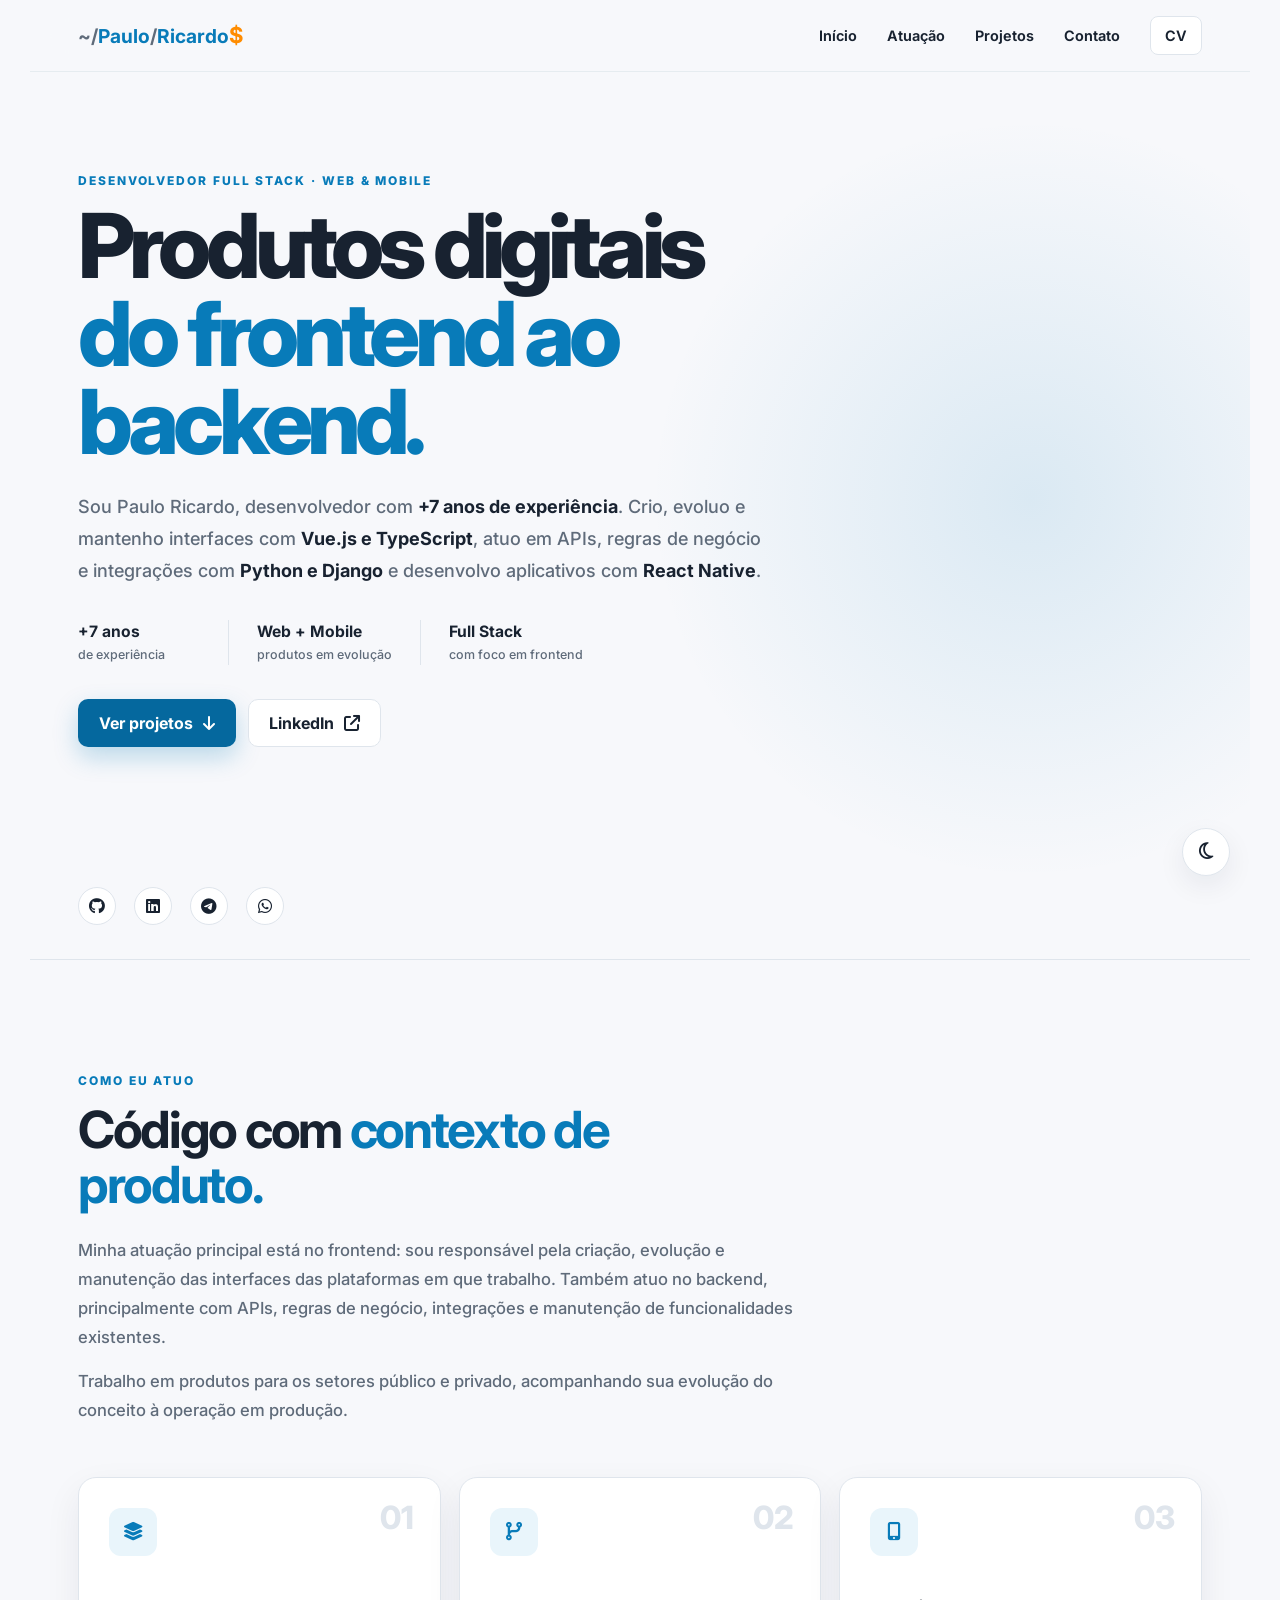
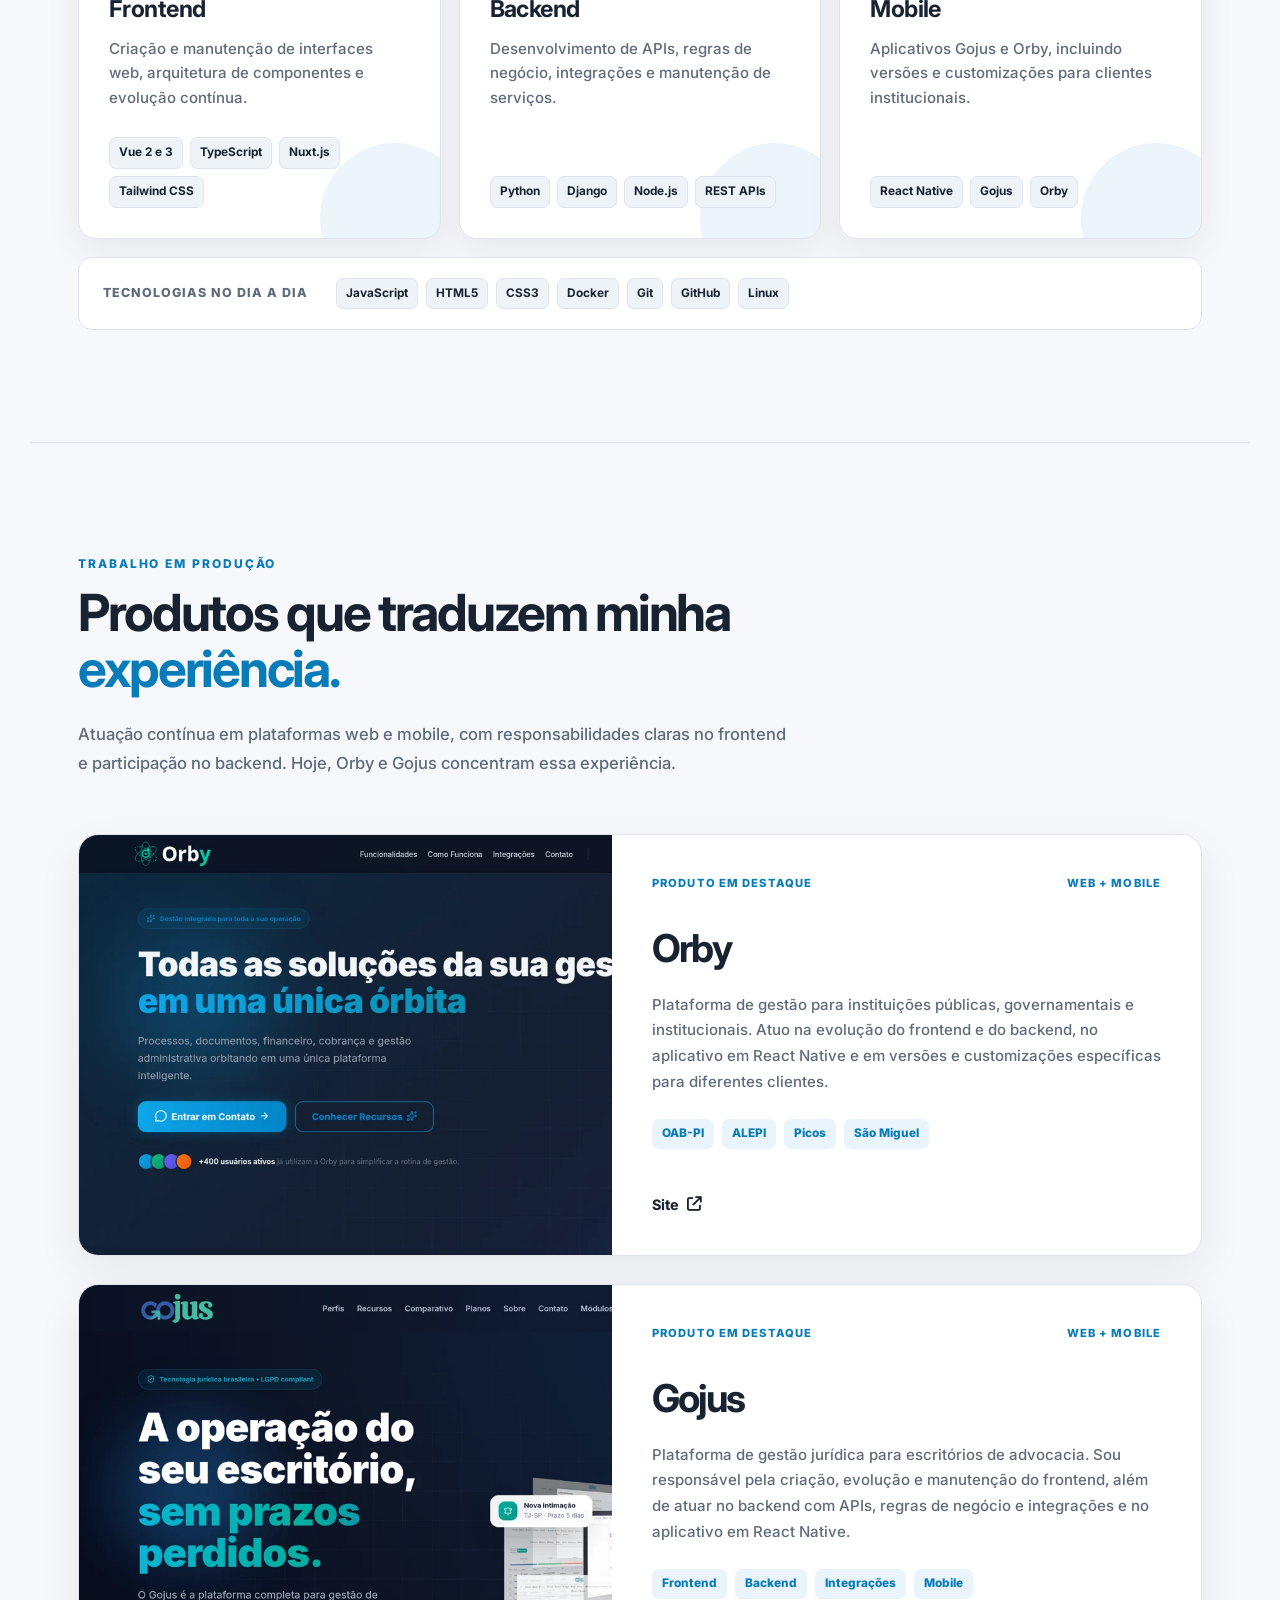
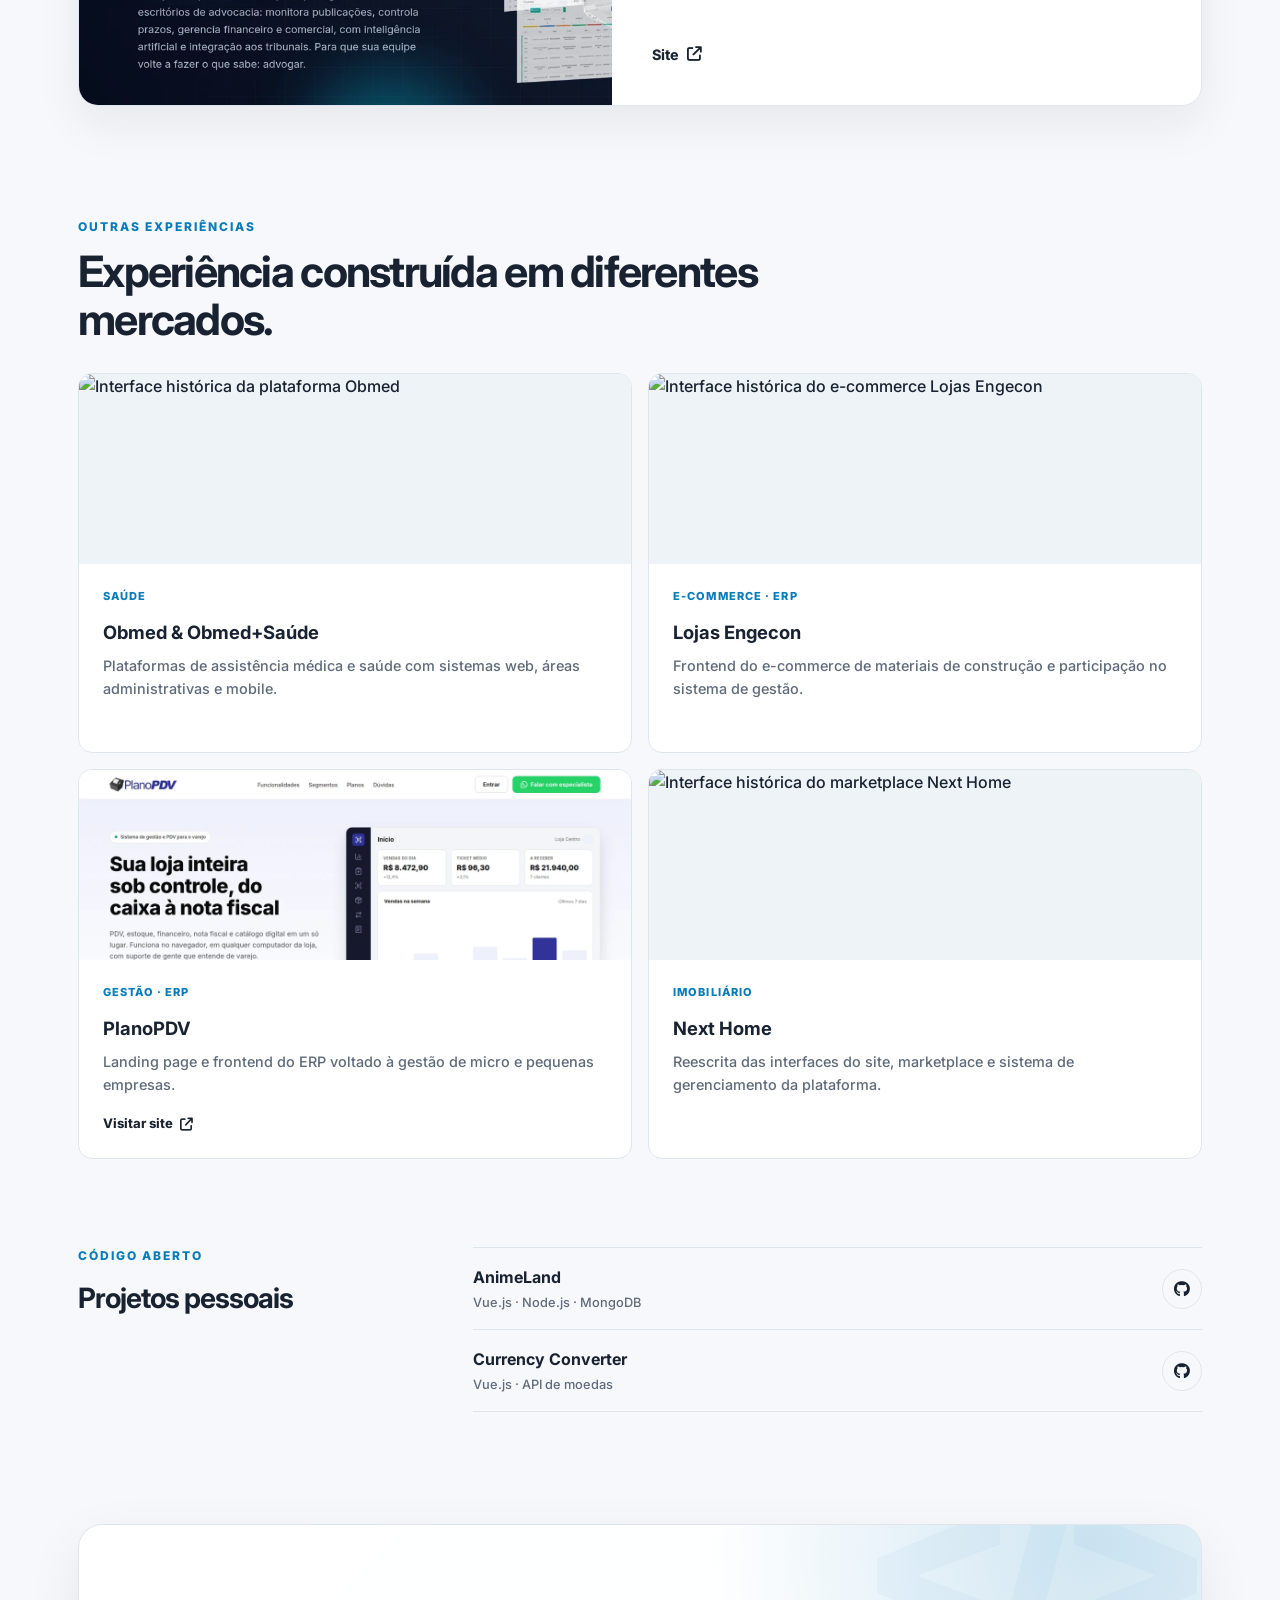
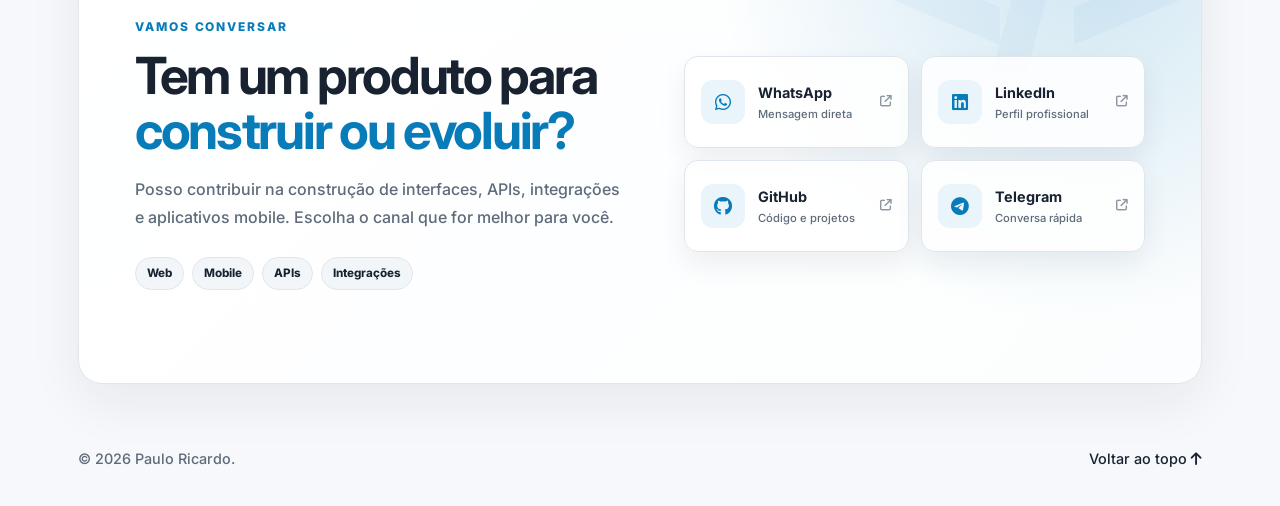
==== index.html @ c8773d69 "feat: atualiza portfólio e posicionamento profissional" ====
<!DOCTYPE html>
<html lang="pt-BR">
  <head>
    <meta charset="UTF-8" />
    <meta name="viewport" content="width=device-width, initial-scale=1.0" />
    <meta name="color-scheme" content="light dark" />
    <meta name="theme-color" content="#f7f8fb" />
    <meta name="title" content="Paulo Ricardo | Desenvolvedor Full Stack" />
    <meta
      name="description"
      content="Desenvolvedor Full Stack com +7 anos de experiência em aplicações web e mobile. Vue.js, TypeScript, Python, Django e React Native."
    />
    <link rel="canonical" href="https://paulloclara.dev/" />

    <meta property="og:type" content="website" />
    <meta property="og:url" content="https://paulloclara.dev/" />
    <meta property="og:title" content="Paulo Ricardo | Desenvolvedor Full Stack" />
    <meta
      property="og:description"
      content="Desenvolvimento web e mobile, da criação de interfaces à construção de APIs, regras de negócio e integrações."
    />
    <meta property="og:image" content="https://paulloclara.dev/images/preview.webp" />
    <meta property="og:locale" content="pt_BR" />

    <meta name="twitter:card" content="summary_large_image" />
    <meta name="twitter:title" content="Paulo Ricardo | Desenvolvedor Full Stack" />
    <meta
      name="twitter:description"
      content="Desenvolvimento web e mobile com Vue.js, TypeScript, Python, Django e React Native."
    />
    <meta name="twitter:image" content="https://paulloclara.dev/images/preview.webp" />

    <link rel="shortcut icon" href="favicon.ico" type="image/x-icon" />
    <link
      rel="stylesheet"
      href="https://cdnjs.cloudflare.com/ajax/libs/font-awesome/6.3.0/css/all.min.css"
      integrity="sha512-SzlrxWUlpfuzQ+pcUCosxcglQRNAq/DZjVsC0lE40xsADsfeQoEypE+enwcOiGjk/bSuGGKHEyjSoQ1zVisanQ=="
      crossorigin="anonymous"
      referrerpolicy="no-referrer"
    />
    <link rel="stylesheet" href="styles/main.css" />
    <link rel="stylesheet" href="styles/header.css" />
    <link rel="stylesheet" href="styles/banner.css" />
    <link rel="stylesheet" href="styles/skills.css" />
    <link rel="stylesheet" href="styles/projects.css" />
    <script src="scripts.js" defer></script>
    <title>Paulo Ricardo | Desenvolvedor Full Stack</title>
  </head>
  <body data-theme="day">
    <a class="pc-skip-link" href="#main-content">Ir para o conteúdo</a>

    <div class="pc-page-container">
      <header class="pc-header">
        <a class="pc-header-logo" href="#home" aria-label="Paulo Ricardo — início">
          ~/<span>Paulo</span>/<span>Ricardo</span><b>$</b>
        </a>
        <nav aria-label="Navegação principal">
          <ul class="pc-header-links">
            <li><a class="pc-header-link" href="#home">Início</a></li>
            <li><a class="pc-header-link" href="#about">Atuação</a></li>
            <li><a class="pc-header-link" href="#projects">Projetos</a></li>
            <li><a class="pc-header-link" href="#contact">Contato</a></li>
            <li><a class="pc-header-link pc-header-link--cv" href="docs/cv.pdf" download>CV</a></li>
          </ul>
        </nav>
      </header>

      <main class="pc-sections" id="main-content">
        <section class="pc-banner" id="home">
          <div class="pc-banner-content">
            <p class="pc-eyebrow">Desenvolvedor Full Stack · Web &amp; Mobile</p>
            <h1>Produtos digitais <span>do frontend ao backend.</span></h1>
            <p class="pc-banner-summary">
              Sou Paulo Ricardo, desenvolvedor com <strong>+7 anos de experiência</strong>. Crio,
              evoluo e mantenho interfaces com <strong>Vue.js e TypeScript</strong>, atuo em APIs,
              regras de negócio e integrações com <strong>Python e Django</strong> e desenvolvo
              aplicativos com <strong>React Native</strong>.
            </p>

            <ul class="pc-banner-highlights" aria-label="Destaques profissionais">
              <li><strong>+7 anos</strong><span>de experiência</span></li>
              <li><strong>Web + Mobile</strong><span>produtos em evolução</span></li>
              <li><strong>Full Stack</strong><span>com foco em frontend</span></li>
            </ul>

            <div class="pc-banner-actions">
              <a class="pc-button pc-button--primary" href="#projects">
                Ver projetos <i class="fa-solid fa-arrow-down" aria-hidden="true"></i>
              </a>
              <a
                class="pc-button pc-button--secondary"
                href="https://www.linkedin.com/in/paulloclara/"
                target="_blank"
                rel="noopener noreferrer"
              >
                LinkedIn <i class="fa-solid fa-arrow-up-right-from-square" aria-hidden="true"></i>
              </a>
            </div>
          </div>

          <img
            class="pc-banner-background day"
            src="images/hollow-knight-day.webp"
            alt=""
            aria-hidden="true"
          />
          <img
            class="pc-banner-background night"
            src="images/hollow-knight-night.webp"
            alt=""
            aria-hidden="true"
          />

          <ul class="pc-banner-social-links" aria-label="Redes e contato">
            <li>
              <a
                class="pc-banner-social-link"
                href="https://github.com/PaulloClara"
                target="_blank"
                rel="noopener noreferrer"
                aria-label="Acessar GitHub"
              ><i class="fa-brands fa-github" aria-hidden="true"></i></a>
            </li>
            <li>
              <a
                class="pc-banner-social-link"
                href="https://www.linkedin.com/in/paulloclara/"
                target="_blank"
                rel="noopener noreferrer"
                aria-label="Acessar LinkedIn"
              ><i class="fa-brands fa-linkedin" aria-hidden="true"></i></a>
            </li>
            <li>
              <a
                class="pc-banner-social-link"
                href="https://t.me/paulloclara"
                target="_blank"
                rel="noopener noreferrer"
                aria-label="Entrar em contato pelo Telegram"
              ><i class="fa-brands fa-telegram" aria-hidden="true"></i></a>
            </li>
            <li>
              <a
                class="pc-banner-social-link"
                href="https://wa.me/5586988000821"
                target="_blank"
                rel="noopener noreferrer"
                aria-label="Entrar em contato pelo WhatsApp"
              ><i class="fa-brands fa-whatsapp" aria-hidden="true"></i></a>
            </li>
          </ul>
        </section>

        <section class="pc-skills" id="about">
          <div class="pc-section-heading pc-skills-heading">
            <p class="pc-eyebrow">Como eu atuo</p>
            <h2>Código com <b>contexto de produto.</b></h2>
            <div class="pc-skills-summary">
              <p>
                Minha atuação principal está no frontend: sou responsável pela criação, evolução e
                manutenção das interfaces das plataformas em que trabalho. Também atuo no backend,
                principalmente com APIs, regras de negócio, integrações e manutenção de
                funcionalidades existentes.
              </p>
              <p>
                Trabalho em produtos para os setores público e privado, acompanhando sua evolução
                do conceito à operação em produção.
              </p>
            </div>
          </div>

          <div class="pc-work-grid">
            <article class="pc-work-card">
              <span class="pc-work-card-index">01</span>
              <i class="fa-solid fa-layer-group" aria-hidden="true"></i>
              <h3>Frontend</h3>
              <p>Criação e manutenção de interfaces web, arquitetura de componentes e evolução contínua.</p>
              <ul class="pc-tag-list" aria-label="Tecnologias de frontend">
                <li>Vue 2 e 3</li><li>TypeScript</li><li>Nuxt.js</li><li>Tailwind CSS</li>
              </ul>
            </article>

            <article class="pc-work-card">
              <span class="pc-work-card-index">02</span>
              <i class="fa-solid fa-code-branch" aria-hidden="true"></i>
              <h3>Backend</h3>
              <p>Desenvolvimento de APIs, regras de negócio, integrações e manutenção de serviços.</p>
              <ul class="pc-tag-list" aria-label="Tecnologias de backend">
                <li>Python</li><li>Django</li><li>Node.js</li><li>REST APIs</li>
              </ul>
            </article>

            <article class="pc-work-card">
              <span class="pc-work-card-index">03</span>
              <i class="fa-solid fa-mobile-screen-button" aria-hidden="true"></i>
              <h3>Mobile</h3>
              <p>Aplicativos Gojus e Orby, incluindo versões e customizações para clientes institucionais.</p>
              <ul class="pc-tag-list" aria-label="Tecnologias e produtos mobile">
                <li>React Native</li><li>Gojus</li><li>Orby</li>
              </ul>
            </article>
          </div>

          <div class="pc-toolbox" aria-label="Tecnologias e ferramentas">
            <span>Tecnologias no dia a dia</span>
            <ul>
              <li>JavaScript</li><li>HTML5</li><li>CSS3</li><li>Docker</li><li>Git</li><li>GitHub</li><li>Linux</li>
            </ul>
          </div>
        </section>

        <section class="pc-projects" id="projects">
          <div class="pc-section-heading pc-projects-infos">
            <p class="pc-eyebrow">Trabalho em produção</p>
            <h2>Produtos que traduzem minha <b>experiência.</b></h2>
            <p class="pc-projects-summary">
              Atuação contínua em plataformas web e mobile, com responsabilidades claras no
              frontend e participação no backend. Hoje, Orby e Gojus concentram essa experiência.
            </p>
          </div>

          <div class="pc-featured-projects">
            <article class="pc-projects-item pc-projects-item--featured">
              <img
                class="pc-projects-item-preview"
                src="images/home-orby.webp"
                alt="Landing page atual do Orby"
                loading="lazy"
              />
              <div class="pc-projects-item-infos">
                <div class="pc-projects-item-topline">
                  <span>Produto em destaque</span><span>Web + Mobile</span>
                </div>
                <h3 class="pc-projects-item-name">Orby</h3>
                <p class="pc-projects-item-description">
                  Plataforma de gestão para instituições públicas, governamentais e institucionais.
                  Atuo na evolução do frontend e do backend, no aplicativo em React Native e em
                  versões e customizações específicas para diferentes clientes.
                </p>
                <ul class="pc-client-list" aria-label="Clientes que utilizam o Orby">
                  <li>OAB-PI</li><li>ALEPI</li><li>Picos</li><li>São Miguel</li>
                </ul>
                <div class="pc-projects-item-links">
                  <a
                    class="pc-projects-item-link"
                    href="https://orby.tec.br/"
                    target="_blank"
                    rel="noopener noreferrer"
                  >Site <i class="fa-solid fa-arrow-up-right-from-square" aria-hidden="true"></i></a>
                </div>
              </div>
            </article>

            <article class="pc-projects-item pc-projects-item--featured">
              <img
                class="pc-projects-item-preview"
                src="images/home-gojus.webp"
                alt="Tela inicial do Gojus"
                loading="lazy"
              />
              <div class="pc-projects-item-infos">
                <div class="pc-projects-item-topline">
                  <span>Produto em destaque</span><span>Web + Mobile</span>
                </div>
                <h3 class="pc-projects-item-name">Gojus</h3>
                <p class="pc-projects-item-description">
                  Plataforma de gestão jurídica para escritórios de advocacia. Sou responsável pela
                  criação, evolução e manutenção do frontend, além de atuar no backend com APIs,
                  regras de negócio e integrações e no aplicativo em React Native.
                </p>
                <ul class="pc-client-list" aria-label="Áreas de atuação no Gojus">
                  <li>Frontend</li><li>Backend</li><li>Integrações</li><li>Mobile</li>
                </ul>
                <div class="pc-projects-item-links">
                  <a
                    class="pc-projects-item-link"
                    href="https://gojus.com.br/"
                    target="_blank"
                    rel="noopener noreferrer"
                  >Site <i class="fa-solid fa-arrow-up-right-from-square" aria-hidden="true"></i></a>
                </div>
              </div>
            </article>
          </div>

          <div class="pc-project-history">
            <div class="pc-project-history-heading">
              <p class="pc-eyebrow">Outras experiências</p>
              <h3>Experiência construída em diferentes mercados.</h3>
            </div>
            <div class="pc-project-history-grid">
              <article class="pc-history-card">
                <img
                  class="pc-history-card-preview"
                  src="images/home-obmed.webp"
                  alt="Interface histórica da plataforma Obmed"
                  loading="lazy"
                />
                <div class="pc-history-card-content">
                  <span>Saúde</span>
                  <h4>Obmed &amp; Obmed+Saúde</h4>
                  <p>Plataformas de assistência médica e saúde com sistemas web, áreas administrativas e mobile.</p>
                </div>
              </article>
              <article class="pc-history-card">
                <img
                  class="pc-history-card-preview"
                  src="images/home-lojas-engecon.webp"
                  alt="Interface histórica do e-commerce Lojas Engecon"
                  loading="lazy"
                />
                <div class="pc-history-card-content">
                  <span>E-commerce · ERP</span>
                  <h4>Lojas Engecon</h4>
                  <p>Frontend do e-commerce de materiais de construção e participação no sistema de gestão.</p>
                </div>
              </article>
              <article class="pc-history-card">
                <a
                  class="pc-history-card-preview-link"
                  href="https://planopdv.com.br/"
                  target="_blank"
                  rel="noopener noreferrer"
                  aria-label="Acessar o site do PlanoPDV"
                >
                  <img
                    class="pc-history-card-preview"
                    src="images/home-planopdv.webp"
                    alt="Landing page atual do PlanoPDV"
                    loading="lazy"
                  />
                </a>
                <div class="pc-history-card-content">
                  <span>Gestão · ERP</span>
                  <h4>PlanoPDV</h4>
                  <p>Landing page e frontend do ERP voltado à gestão de micro e pequenas empresas.</p>
                  <a class="pc-history-card-link" href="https://planopdv.com.br/" target="_blank" rel="noopener noreferrer">
                    Visitar site <i class="fa-solid fa-arrow-up-right-from-square" aria-hidden="true"></i>
                  </a>
                </div>
              </article>
              <article class="pc-history-card">
                <img
                  class="pc-history-card-preview"
                  src="images/marketplace-nexthome.webp"
                  alt="Interface histórica do marketplace Next Home"
                  loading="lazy"
                />
                <div class="pc-history-card-content">
                  <span>Imobiliário</span>
                  <h4>Next Home</h4>
                  <p>Reescrita das interfaces do site, marketplace e sistema de gerenciamento da plataforma.</p>
                </div>
              </article>
            </div>
          </div>

          <div class="pc-personal-projects">
            <div>
              <p class="pc-eyebrow">Código aberto</p>
              <h3>Projetos pessoais</h3>
            </div>
            <ul>
              <li>
                <div><strong>AnimeLand</strong><span>Vue.js · Node.js · MongoDB</span></div>
                <a href="https://github.com/PaulloClara/animeland-site" target="_blank" rel="noopener noreferrer" aria-label="Ver AnimeLand no GitHub">
                  <i class="fa-brands fa-github" aria-hidden="true"></i>
                </a>
              </li>
              <li>
                <div><strong>Currency Converter</strong><span>Vue.js · API de moedas</span></div>
                <a href="https://github.com/PaulloClara/currency-converter" target="_blank" rel="noopener noreferrer" aria-label="Ver Currency Converter no GitHub">
                  <i class="fa-brands fa-github" aria-hidden="true"></i>
                </a>
              </li>
            </ul>
          </div>
        </section>

        <section class="pc-contact" id="contact">
          <div class="pc-contact-copy">
            <p class="pc-eyebrow">Vamos conversar</p>
            <h2>Tem um produto para <span>construir ou evoluir?</span></h2>
            <p>
              Posso contribuir na construção de interfaces, APIs, integrações e aplicativos mobile.
              Escolha o canal que for melhor para você.
            </p>
            <ul class="pc-contact-scope" aria-label="Áreas para contato">
              <li>Web</li><li>Mobile</li><li>APIs</li><li>Integrações</li>
            </ul>
          </div>
          <ul class="pc-contact-links">
            <li>
              <a href="https://wa.me/5586988000821" target="_blank" rel="noopener noreferrer">
                <span class="pc-contact-link-icon"><i class="fa-brands fa-whatsapp" aria-hidden="true"></i></span>
                <span><strong>WhatsApp</strong><small>Mensagem direta</small></span>
                <i class="fa-solid fa-arrow-up-right-from-square" aria-hidden="true"></i>
              </a>
            </li>
            <li>
              <a href="https://www.linkedin.com/in/paulloclara/" target="_blank" rel="noopener noreferrer">
                <span class="pc-contact-link-icon"><i class="fa-brands fa-linkedin" aria-hidden="true"></i></span>
                <span><strong>LinkedIn</strong><small>Perfil profissional</small></span>
                <i class="fa-solid fa-arrow-up-right-from-square" aria-hidden="true"></i>
              </a>
            </li>
            <li>
              <a href="https://github.com/PaulloClara" target="_blank" rel="noopener noreferrer">
                <span class="pc-contact-link-icon"><i class="fa-brands fa-github" aria-hidden="true"></i></span>
                <span><strong>GitHub</strong><small>Código e projetos</small></span>
                <i class="fa-solid fa-arrow-up-right-from-square" aria-hidden="true"></i>
              </a>
            </li>
            <li>
              <a href="https://t.me/paulloclara" target="_blank" rel="noopener noreferrer">
                <span class="pc-contact-link-icon"><i class="fa-brands fa-telegram" aria-hidden="true"></i></span>
                <span><strong>Telegram</strong><small>Conversa rápida</small></span>
                <i class="fa-solid fa-arrow-up-right-from-square" aria-hidden="true"></i>
              </a>
            </li>
          </ul>
        </section>
      </main>

      <footer class="pc-footer">
        <p>© <span id="pc-current-year">2026</span> Paulo Ricardo.</p>
        <a href="#home">Voltar ao topo <i class="fa-solid fa-arrow-up" aria-hidden="true"></i></a>
      </footer>
    </div>

    <button id="pc-switch-theme" type="button" aria-label="Ativar tema escuro" aria-pressed="false">
      <i class="fa-regular fa-sun" aria-hidden="true"></i>
      <i class="fa-regular fa-moon" aria-hidden="true"></i>
    </button>
    <audio id="pc-background-sound" loop preload="none">
      <source type="audio/mpeg" />
    </audio>
  </body>
</html>
---- styles/main.css ----
@import url('https://fonts.googleapis.com/css2?family=Inter:wght@400;500;600;700;800&display=swap');

* {
  box-sizing: border-box;
  margin: 0;
  padding: 0;
}
:root {
  --primary-color: #ff8c00;
  --page-width: 1220px;
  --header-height: 72px;
}

html {
  scroll-padding-top: calc(var(--header-height) + 24px);
}

body {
  width: 100%;
  min-width: 320px;
  overflow-x: hidden;
  color: var(--primary-text-color);
  background: var(--page-background);
  font-family: 'Inter', sans-serif;
  font-size: 16px;
  font-weight: 500;
  line-height: 1.5;
  transition: color 0.25s ease, background-color 0.25s ease;
  -webkit-font-smoothing: antialiased;
  -moz-osx-font-smoothing: grayscale;
}

body[data-theme='day'] {
  --secondary-color: #087bb9;
  --secondary-color-strong: #05689e;
  --primary-text-color: #182230;
  --secondary-text-color: #5f6b7a;
  --page-background: #f7f8fb;
  --surface-background: #ffffff;
  --surface-muted: #eef3f7;
  --surface-accent: #e9f5fb;
  --border-color: #dfe5ec;
  --header-background: #f7f8fbd9;
  --shadow-color: #10233b12;
}

body[data-theme='night'] {
  --secondary-color: #4ec8ff;
  --secondary-color-strong: #83d9ff;
  --primary-text-color: #f4f7fb;
  --secondary-text-color: #aeb8c7;
  --page-background: #090b10;
  --surface-background: #11151d;
  --surface-muted: #181e28;
  --surface-accent: #102635;
  --border-color: #28313e;
  --header-background: #090b10db;
  --shadow-color: #0000004d;
}

::selection {
  color: #fff;
  background: var(--secondary-color);
}

::-webkit-scrollbar {
  width: 9px;
}

::-webkit-scrollbar-track {
  background: var(--page-background);
}

::-webkit-scrollbar-thumb {
  border: 2px solid var(--page-background);
  border-radius: 9px;
  background: var(--border-color);
}

a,
button {
  -webkit-tap-highlight-color: transparent;
}

a:focus-visible,
button:focus-visible {
  outline: 3px solid var(--secondary-color);
  outline-offset: 4px;
}

.pc-page-container {
  min-height: 100vh;
}

.pc-sections,
.pc-header,
.pc-footer {
  width: min(100%, var(--page-width));
  margin-inline: auto;
}

.pc-sections > section {
  padding: 112px 48px;
  scroll-margin-top: var(--header-height);
}

.pc-eyebrow {
  margin-bottom: 12px;
  color: var(--secondary-color);
  font-size: 0.75rem;
  font-weight: 800;
  letter-spacing: 0.16em;
  text-transform: uppercase;
}

.pc-section-heading {
  max-width: 720px;
}

.pc-section-heading h2,
.pc-contact h2 {
  color: var(--primary-text-color);
  font-size: clamp(2rem, 4vw, 3.25rem);
  line-height: 1.08;
  letter-spacing: -0.045em;
}

.pc-section-heading h2 b {
  color: var(--secondary-color);
  font-weight: inherit;
}

.pc-button {
  display: inline-flex;
  min-height: 48px;
  align-items: center;
  justify-content: center;
  gap: 10px;
  padding: 0 20px;
  border: 1px solid transparent;
  border-radius: 10px;
  font-weight: 700;
  text-decoration: none;
  transition: transform 0.2s ease, color 0.2s ease, border-color 0.2s ease,
    background-color 0.2s ease, box-shadow 0.2s ease;
}

.pc-button:hover {
  transform: translateY(-2px);
}

.animations-ready .pc-reveal {
  opacity: 0;
  filter: blur(3px);
  transform: translateY(34px);
  transition:
    opacity 0.7s ease var(--reveal-delay, 0ms),
    filter 0.7s ease var(--reveal-delay, 0ms),
    transform 0.7s cubic-bezier(0.22, 1, 0.36, 1) var(--reveal-delay, 0ms);
}

.animations-ready .pc-reveal.is-visible {
  opacity: 1;
  filter: blur(0);
  transform: translateY(0);
}

.pc-button--primary {
  color: #fff;
  background: var(--secondary-color-strong);
  box-shadow: 0 10px 24px color-mix(in srgb, var(--secondary-color) 25%, transparent);
}

.pc-button--primary:hover {
  background: var(--secondary-color);
}

.pc-button--secondary {
  border-color: var(--border-color);
  color: var(--primary-text-color);
  background: var(--surface-background);
}

.pc-button--secondary:hover {
  border-color: var(--secondary-color);
  color: var(--secondary-color);
}

.pc-skip-link {
  position: fixed;
  top: 12px;
  left: 12px;
  z-index: 20;
  padding: 10px 14px;
  border-radius: 8px;
  color: #fff;
  background: var(--secondary-color-strong);
  text-decoration: none;
  transform: translateY(-150%);
}

.pc-skip-link:focus {
  transform: translateY(0);
}

#pc-switch-theme {
  position: fixed;
  right: max(20px, calc((100vw - var(--page-width)) / 2 + 20px));
  bottom: 24px;
  z-index: 10;
  display: grid;
  width: 48px;
  height: 48px;
  place-items: center;
  border: 1px solid var(--border-color);
  border-radius: 50%;
  color: var(--primary-text-color);
  background: var(--surface-background);
  box-shadow: 0 10px 28px var(--shadow-color);
  cursor: pointer;
  font-size: 1.2rem;
  transition: transform 0.2s ease, border-color 0.2s ease, background-color 0.25s ease;
}

#pc-switch-theme:hover {
  border-color: var(--secondary-color);
  transform: translateY(-2px);
}

#pc-switch-theme i {
  display: none;
}

body[data-theme='day'] #pc-switch-theme .fa-moon,
body[data-theme='night'] #pc-switch-theme .fa-sun {
  display: block;
}

.pc-contact {
  position: relative;
  display: grid;
  min-height: 460px;
  align-items: center;
  gap: 64px;
  margin: 0 48px 64px;
  padding: 56px !important;
  overflow: hidden;
  border: 1px solid var(--border-color);
  border-radius: 24px;
  background:
    radial-gradient(circle at 90% 5%, color-mix(in srgb, var(--secondary-color) 18%, transparent), transparent 34%),
    linear-gradient(135deg, var(--surface-background), color-mix(in srgb, var(--surface-background) 85%, var(--surface-accent))),
    var(--surface-background);
  box-shadow: 0 18px 54px var(--shadow-color);
  grid-template-columns: minmax(0, 1fr) minmax(420px, 0.95fr);
}

.pc-contact::before {
  position: absolute;
  top: -86px;
  right: 16px;
  color: var(--secondary-color);
  content: '</>';
  font-size: 15rem;
  font-weight: 800;
  letter-spacing: -0.12em;
  line-height: 1;
  opacity: 0.035;
  pointer-events: none;
}

.pc-contact-copy,
.pc-contact-links {
  position: relative;
  z-index: 1;
}

.pc-contact-copy {
  max-width: 580px;
}

.pc-contact h2 {
  margin-bottom: 18px;
}

.pc-contact h2 span {
  display: block;
  color: var(--secondary-color);
}

.pc-contact-copy > p:not(.pc-eyebrow) {
  max-width: 540px;
  color: var(--secondary-text-color);
  font-size: 1rem;
  line-height: 1.7;
}

.pc-contact-scope {
  display: flex;
  flex-wrap: wrap;
  gap: 8px;
  margin-top: 26px;
}

.pc-contact-scope li {
  padding: 7px 11px;
  border: 1px solid var(--border-color);
  border-radius: 999px;
  color: var(--primary-text-color);
  background: color-mix(in srgb, var(--surface-muted) 75%, transparent);
  font-size: 0.73rem;
  font-weight: 750;
  list-style: none;
}

.pc-contact-links {
  display: grid;
  gap: 12px;
  grid-template-columns: repeat(2, minmax(0, 1fr));
}

.pc-contact-links li {
  list-style: none;
}

.pc-contact-links a {
  display: flex;
  min-height: 92px;
  align-items: center;
  gap: 13px;
  padding: 16px;
  border: 1px solid var(--border-color);
  border-radius: 14px;
  color: var(--primary-text-color);
  background: color-mix(in srgb, var(--surface-background) 88%, transparent);
  text-decoration: none;
  box-shadow: 0 12px 28px var(--shadow-color);
  transition: border-color 0.25s ease, background-color 0.25s ease, transform 0.25s ease;
}

.pc-contact-links a:hover {
  border-color: color-mix(in srgb, var(--secondary-color) 65%, var(--border-color));
  background: var(--surface-accent);
  transform: translateY(-4px);
}

.pc-contact-link-icon {
  display: grid;
  width: 44px;
  height: 44px;
  flex: none;
  place-items: center;
  border-radius: 12px;
  color: var(--secondary-color);
  background: var(--surface-accent);
  font-size: 1.15rem;
}

.pc-contact-links a > span:nth-child(2) {
  display: flex;
  min-width: 0;
  flex-direction: column;
}

.pc-contact-links strong {
  font-size: 0.9rem;
}

.pc-contact-links small {
  margin-top: 2px;
  overflow: hidden;
  color: var(--secondary-text-color);
  font-size: 0.7rem;
  text-overflow: ellipsis;
  white-space: nowrap;
}

.pc-contact-links a > i {
  margin-left: auto;
  color: var(--secondary-text-color);
  font-size: 0.72rem;
  opacity: 0.7;
}

.pc-footer {
  display: flex;
  justify-content: space-between;
  padding: 0 48px 36px;
  color: var(--secondary-text-color);
  font-size: 0.9rem;
}

.pc-footer a {
  color: var(--primary-text-color);
  text-decoration: none;
}

.pc-footer a:hover {
  color: var(--secondary-color);
}

@media (max-width: 900px) {
  .pc-contact {
    min-height: auto;
    gap: 42px;
    grid-template-columns: 1fr;
  }
}

@media (max-width: 720px) {
  :root {
    --header-height: 112px;
  }

  .pc-sections > section {
    padding: 92px 24px;
  }

  .pc-contact {
    margin: 0 24px 48px;
    padding: 40px 28px !important;
  }

  .pc-footer {
    padding-inline: 24px;
  }
}

@media (max-width: 520px) {
  body {
    font-size: 15px;
  }

  .pc-contact-links {
    grid-template-columns: 1fr;
  }

  .pc-footer {
    gap: 20px;
    align-items: flex-start;
    flex-direction: column;
  }

  #pc-switch-theme {
    right: 16px;
    bottom: 16px;
  }
}

@media (prefers-reduced-motion: reduce) {
  html {
    scroll-behavior: auto;
  }

  *,
  *::before,
  *::after {
    scroll-behavior: auto !important;
    animation-duration: 0.01ms !important;
    animation-iteration-count: 1 !important;
    transition-duration: 0.01ms !important;
  }

  .animations-ready .pc-reveal {
    opacity: 1;
    filter: none;
    transform: none;
  }
}
---- styles/header.css ----
.pc-header {
  position: fixed;
  top: 0;
  left: 50%;
  z-index: 9;
  display: flex;
  min-height: var(--header-height);
  align-items: center;
  justify-content: space-between;
  padding: 12px 48px;
  border-bottom: 1px solid color-mix(in srgb, var(--border-color) 70%, transparent);
  background: var(--header-background);
  backdrop-filter: blur(16px);
  transform: translateX(-50%);
}
.pc-header-logo {
  flex: none;
  color: var(--secondary-text-color);
  font-size: 1.2rem;
  font-weight: 700;
  text-decoration: none;
}

.pc-header-logo span {
  color: var(--secondary-color);
}

.pc-header-logo b {
  color: var(--primary-color);
  font-size: 1.15em;
}

.pc-header-links {
  display: flex;
  align-items: center;
  gap: 30px;
}

.pc-header-links li {
  list-style: none;
}

.pc-header-link {
  position: relative;
  color: var(--primary-text-color);
  font-size: 0.9rem;
  font-weight: 650;
  text-decoration: none;
  transition: color 0.2s ease;
}

.pc-header-link:not(.pc-header-link--cv)::after {
  position: absolute;
  right: 0;
  bottom: -7px;
  left: 0;
  height: 2px;
  border-radius: 2px;
  background: var(--secondary-color);
  content: '';
  transform: scaleX(0);
  transform-origin: right;
  transition: transform 0.2s ease;
}

.pc-header-link:hover {
  color: var(--secondary-color);
}

.pc-header-link:hover::after {
  transform: scaleX(1);
  transform-origin: left;
}

.pc-header-link--cv {
  display: inline-flex;
  align-items: center;
  padding: 8px 14px;
  border: 1px solid var(--border-color);
  border-radius: 8px;
  background: var(--surface-background);
}

.pc-header-link--cv:hover {
  border-color: var(--secondary-color);
}

@media (max-width: 720px) {
  .pc-header {
    align-items: stretch;
    flex-direction: column;
    gap: 10px;
    padding: 10px 24px;
  }

  .pc-header-logo {
    font-size: 1rem;
    text-align: center;
  }

  .pc-header nav {
    overflow-x: auto;
    scrollbar-width: none;
  }

  .pc-header nav::-webkit-scrollbar {
    display: none;
  }

  .pc-header-links {
    width: max-content;
    min-width: 100%;
    justify-content: center;
    gap: 24px;
  }
}

@media (max-width: 520px) {
  .pc-header-links {
    gap: 18px;
  }

  .pc-header-links li:nth-child(4) {
    display: none;
  }
}
---- styles/banner.css ----
.pc-banner {
  position: relative;
  display: flex;
  min-height: 100svh;
  align-items: center;
  overflow: hidden;
}
.pc-banner::after {
  position: absolute;
  inset: 0;
  z-index: -2;
  background:
    radial-gradient(circle at 82% 52%, color-mix(in srgb, var(--secondary-color) 12%, transparent), transparent 34%),
    linear-gradient(90deg, var(--page-background) 0%, transparent 70%);
  content: '';
}

.pc-banner-content {
  position: relative;
  z-index: 2;
  width: min(100%, 790px);
  padding-block: 60px 100px;
}

.pc-banner-content > .pc-eyebrow,
.pc-banner-content > h1,
.pc-banner-content > .pc-banner-summary,
.pc-banner-content > .pc-banner-highlights,
.pc-banner-content > .pc-banner-actions {
  animation: banner-content-enter 0.8s both cubic-bezier(0.22, 1, 0.36, 1);
}

.pc-banner-content > h1 {
  animation-delay: 80ms;
}

.pc-banner-content > .pc-banner-summary {
  animation-delay: 160ms;
}

.pc-banner-content > .pc-banner-highlights {
  animation-delay: 240ms;
}

.pc-banner-content > .pc-banner-actions {
  animation-delay: 320ms;
}

.pc-banner-content h1 {
  max-width: 780px;
  color: var(--primary-text-color);
  font-size: clamp(3rem, 7vw, 6rem);
  font-weight: 800;
  letter-spacing: -0.065em;
  line-height: 0.98;
}

.pc-banner-content h1 span {
  display: block;
  color: var(--secondary-color);
}

.pc-banner-summary {
  max-width: 690px;
  margin-top: 26px;
  color: var(--secondary-text-color);
  font-size: clamp(1rem, 1.5vw, 1.13rem);
  line-height: 1.75;
}

.pc-banner-summary strong {
  color: var(--primary-text-color);
  font-weight: 700;
}

.pc-banner-highlights {
  display: flex;
  gap: 0;
  margin-top: 34px;
}

.pc-banner-highlights li {
  display: flex;
  min-width: 150px;
  flex-direction: column;
  padding-right: 28px;
  list-style: none;
}

.pc-banner-highlights li + li {
  padding-left: 28px;
  border-left: 1px solid var(--border-color);
}

.pc-banner-highlights strong {
  color: var(--primary-text-color);
  font-size: 0.98rem;
}

.pc-banner-highlights span {
  margin-top: 2px;
  color: var(--secondary-text-color);
  font-size: 0.78rem;
}

.pc-banner-actions {
  display: flex;
  gap: 12px;
  margin-top: 34px;
}

.pc-banner-background {
  position: absolute;
  right: -5%;
  z-index: -1;
  display: none;
  width: 42%;
  max-width: 500px;
  opacity: 0.8;
  user-select: none;
  pointer-events: none;
}

body[data-theme='day'] .pc-banner-background.day {
  display: block;
  animation: banner-background-day-animation 9s ease-in-out infinite;
}

body[data-theme='night'] .pc-banner-background.night {
  display: block;
  max-width: 540px;
  filter: drop-shadow(0 0 1rem color-mix(in srgb, var(--secondary-color) 38%, transparent));
  animation: banner-background-night-animation 9s ease-in-out infinite;
}

.pc-banner-social-links {
  position: absolute;
  bottom: 34px;
  left: 48px;
  display: flex;
  gap: 18px;
}

.pc-banner-social-links li {
  list-style: none;
}

.pc-banner-social-link {
  display: grid;
  width: 38px;
  height: 38px;
  place-items: center;
  border: 1px solid var(--border-color);
  border-radius: 50%;
  color: var(--primary-text-color);
  background: var(--surface-background);
  font-size: 1rem;
  text-decoration: none;
  transition: color 0.2s ease, border-color 0.2s ease, transform 0.2s ease;
}

.pc-banner-social-link:hover {
  border-color: var(--secondary-color);
  color: var(--secondary-color);
  transform: translateY(-2px);
}

@keyframes banner-background-day-animation {
  0%,
  100% {
    transform: translate(0, 0);
  }
  50% {
    transform: translate(-24px, -10px);
  }
}

@keyframes banner-content-enter {
  from {
    opacity: 0;
    filter: blur(4px);
    transform: translateY(24px);
  }

  to {
    opacity: 1;
    filter: blur(0);
    transform: translateY(0);
  }
}

@keyframes banner-background-night-animation {
  0%,
  100% {
    transform: translateY(0);
  }
  50% {
    opacity: 0.62;
    transform: translateY(28px);
  }
}

@media (max-width: 1060px) {
  .pc-banner-background {
    right: -10%;
    width: 38%;
    opacity: 0.28;
  }
}

@media (max-width: 720px) {
  .pc-banner {
    min-height: 860px;
  }

  .pc-banner-content {
    padding-block: 96px 110px;
  }

  .pc-banner-content h1 {
    font-size: clamp(3rem, 14vw, 4.7rem);
  }

  .pc-banner-highlights {
    display: grid;
    grid-template-columns: repeat(3, 1fr);
  }

  .pc-banner-highlights li {
    min-width: 0;
    padding-right: 12px;
  }

  .pc-banner-highlights li + li {
    padding-left: 12px;
  }

  .pc-banner-background {
    right: -18%;
    bottom: 10%;
    width: 65%;
    opacity: 0.16;
  }

  .pc-banner-social-links {
    left: 24px;
  }
}

@media (max-width: 520px) {
  .pc-banner {
    min-height: 820px;
  }

  .pc-banner-highlights {
    gap: 12px;
    grid-template-columns: 1fr;
  }

  .pc-banner-highlights li,
  .pc-banner-highlights li + li {
    padding: 0 0 10px;
    border-bottom: 1px solid var(--border-color);
    border-left: 0;
  }

  .pc-banner-actions {
    align-items: stretch;
    flex-direction: column;
  }
}
---- styles/skills.css ----
.pc-skills {
  border-top: 1px solid var(--border-color);
}
.pc-skills-heading {
  margin-bottom: 52px;
}

.pc-skills-summary {
  display: grid;
  gap: 14px;
  margin-top: 24px;
  color: var(--secondary-text-color);
  font-size: 1.04rem;
  line-height: 1.75;
}

.pc-work-grid {
  display: grid;
  gap: 18px;
  grid-template-columns: repeat(3, 1fr);
}

.pc-work-card {
  position: relative;
  display: flex;
  min-height: 340px;
  flex-direction: column;
  padding: 30px;
  overflow: hidden;
  border: 1px solid var(--border-color);
  border-radius: 18px;
  background: var(--surface-background);
  box-shadow: 0 14px 36px var(--shadow-color);
  transition: border-color 0.25s ease, box-shadow 0.25s ease, transform 0.25s ease;
}

.pc-work-card:hover {
  border-color: color-mix(in srgb, var(--secondary-color) 55%, var(--border-color));
  box-shadow: 0 20px 46px var(--shadow-color);
  transform: translateY(-6px);
}

.animations-ready .pc-work-card.pc-reveal.is-visible:hover {
  transform: translateY(-6px);
}

.pc-work-card::after {
  position: absolute;
  right: -30px;
  bottom: -55px;
  width: 150px;
  height: 150px;
  border-radius: 50%;
  background: color-mix(in srgb, var(--secondary-color) 8%, transparent);
  content: '';
}

.pc-work-card-index {
  position: absolute;
  top: 24px;
  right: 26px;
  color: var(--border-color);
  font-size: 2rem;
  font-weight: 800;
  line-height: 1;
}

.pc-work-card > i {
  display: grid;
  width: 48px;
  height: 48px;
  place-items: center;
  border-radius: 12px;
  color: var(--secondary-color);
  background: var(--surface-accent);
  font-size: 1.15rem;
}

.pc-work-card h3 {
  margin-top: 36px;
  color: var(--primary-text-color);
  font-size: 1.45rem;
  letter-spacing: -0.025em;
}

.pc-work-card > p {
  margin: 10px 0 26px;
  color: var(--secondary-text-color);
  font-size: 0.94rem;
  line-height: 1.65;
}

.pc-tag-list {
  position: relative;
  z-index: 1;
  display: flex;
  flex-wrap: wrap;
  gap: 7px;
  margin-top: auto;
}

.pc-tag-list li,
.pc-toolbox li {
  padding: 6px 9px;
  border: 1px solid var(--border-color);
  border-radius: 7px;
  color: var(--primary-text-color);
  background: var(--surface-muted);
  font-size: 0.74rem;
  font-weight: 700;
  list-style: none;
}

.pc-toolbox {
  display: flex;
  align-items: center;
  gap: 28px;
  margin-top: 18px;
  padding: 20px 24px;
  border: 1px solid var(--border-color);
  border-radius: 14px;
  background: var(--surface-background);
}

.pc-toolbox > span {
  flex: none;
  color: var(--secondary-text-color);
  font-size: 0.78rem;
  font-weight: 800;
  letter-spacing: 0.08em;
  text-transform: uppercase;
}

.pc-toolbox ul {
  display: flex;
  flex-wrap: wrap;
  gap: 8px;
}

@media (max-width: 900px) {
  .pc-work-grid {
    grid-template-columns: 1fr;
  }

  .pc-work-card {
    min-height: 280px;
  }
}

@media (max-width: 620px) {
  .pc-skills-heading {
    margin-bottom: 36px;
  }

  .pc-work-card {
    min-height: 300px;
    padding: 24px;
  }

  .pc-toolbox {
    align-items: flex-start;
    flex-direction: column;
    gap: 14px;
  }
}
---- styles/projects.css ----
.pc-projects {
  border-top: 1px solid var(--border-color);
}
.pc-projects-infos {
  margin-bottom: 56px;
}

.pc-projects-summary {
  margin-top: 24px;
  color: var(--secondary-text-color);
  font-size: 1.04rem;
  line-height: 1.75;
}

.pc-featured-projects {
  display: grid;
  gap: 28px;
}

.pc-projects-item {
  list-style: none;
}

.pc-projects-item--featured {
  display: grid;
  min-height: 420px;
  overflow: hidden;
  border: 1px solid var(--border-color);
  border-radius: 20px;
  background: var(--surface-background);
  box-shadow: 0 18px 46px var(--shadow-color);
  grid-template-columns: minmax(320px, 0.95fr) minmax(400px, 1.05fr);
}

.pc-projects-item-preview {
  display: block;
  width: 100%;
  min-height: 420px;
  object-fit: cover;
  object-position: left top;
  border: 0;
  background: var(--surface-muted);
  transition: transform 0.8s cubic-bezier(0.22, 1, 0.36, 1);
}

.pc-projects-item--featured:hover .pc-projects-item-preview {
  transform: scale(1.025);
}

.pc-projects-item-infos {
  display: flex;
  flex-direction: column;
  padding: 40px;
}

.pc-projects-item-topline {
  display: flex;
  justify-content: space-between;
  gap: 16px;
  margin-bottom: 28px;
  color: var(--secondary-color);
  font-size: 0.7rem;
  font-weight: 800;
  letter-spacing: 0.1em;
  text-transform: uppercase;
}

.pc-projects-item-name {
  color: var(--primary-text-color);
  font-size: clamp(1.8rem, 3vw, 2.5rem);
  letter-spacing: -0.045em;
}

.pc-projects-item-description {
  margin-top: 14px;
  color: var(--secondary-text-color);
  font-size: 0.94rem;
  line-height: 1.72;
}

.pc-client-list {
  display: flex;
  flex-wrap: wrap;
  gap: 8px;
  margin-top: 24px;
}

.pc-client-list li {
  padding: 6px 10px;
  border-radius: 7px;
  color: var(--secondary-color);
  background: var(--surface-accent);
  font-size: 0.74rem;
  font-weight: 800;
  list-style: none;
}

.pc-projects-item-links {
  display: flex;
  gap: 20px;
  margin-top: auto;
  padding-top: 28px;
}

.pc-projects-item-link {
  display: inline-flex;
  align-items: center;
  gap: 8px;
  color: var(--primary-text-color);
  font-size: 0.9rem;
  font-weight: 750;
  text-decoration: none;
}

.pc-projects-item-link:hover {
  color: var(--secondary-color);
}

.pc-project-history {
  margin-top: 112px;
}

.pc-project-history-heading {
  margin-bottom: 30px;
}

.pc-project-history-heading h3 {
  max-width: 720px;
  color: var(--primary-text-color);
  font-size: clamp(1.75rem, 3.4vw, 2.7rem);
  letter-spacing: -0.04em;
  line-height: 1.1;
}

.pc-project-history-grid {
  display: grid;
  gap: 16px;
  grid-template-columns: repeat(2, 1fr);
}

.pc-history-card {
  display: flex;
  min-height: 380px;
  flex-direction: column;
  padding: 0;
  overflow: hidden;
  border: 1px solid var(--border-color);
  border-radius: 14px;
  background: var(--surface-background);
  transition: border-color 0.25s ease, transform 0.25s ease;
}

.pc-history-card:hover {
  border-color: color-mix(in srgb, var(--secondary-color) 55%, var(--border-color));
  transform: translateY(-4px);
}

.animations-ready .pc-history-card.pc-reveal.is-visible:hover {
  transform: translateY(-4px);
}

.pc-history-card-preview-link {
  display: block;
  overflow: hidden;
}

.pc-history-card-preview {
  display: block;
  width: 100%;
  height: 190px;
  object-fit: cover;
  object-position: left top;
  background: var(--surface-muted);
  transition: transform 0.7s cubic-bezier(0.22, 1, 0.36, 1);
}

.pc-history-card:hover .pc-history-card-preview {
  transform: scale(1.035);
}

.pc-history-card-content {
  display: flex;
  flex: 1;
  flex-direction: column;
  padding: 24px;
}

.pc-history-card-content > span {
  color: var(--secondary-color);
  font-size: 0.69rem;
  font-weight: 800;
  letter-spacing: 0.1em;
  text-transform: uppercase;
}

.pc-history-card h4 {
  margin: 14px 0 8px;
  color: var(--primary-text-color);
  font-size: 1.15rem;
}

.pc-history-card p {
  color: var(--secondary-text-color);
  font-size: 0.9rem;
  line-height: 1.6;
}

.pc-history-card-link {
  display: inline-flex;
  align-items: center;
  align-self: flex-start;
  gap: 7px;
  margin-top: auto;
  padding-top: 18px;
  color: var(--primary-text-color);
  font-size: 0.82rem;
  font-weight: 750;
  text-decoration: none;
}

.pc-history-card-link:hover {
  color: var(--secondary-color);
}

.pc-personal-projects {
  display: grid;
  align-items: start;
  gap: 44px;
  margin-top: 88px;
  grid-template-columns: 0.65fr 1.35fr;
}

.pc-personal-projects h3 {
  color: var(--primary-text-color);
  font-size: 1.75rem;
  letter-spacing: -0.035em;
}

.pc-personal-projects ul {
  border-top: 1px solid var(--border-color);
}

.pc-personal-projects li {
  display: flex;
  min-height: 82px;
  align-items: center;
  justify-content: space-between;
  gap: 20px;
  border-bottom: 1px solid var(--border-color);
  list-style: none;
}

.pc-personal-projects li > div {
  display: flex;
  flex-direction: column;
  gap: 4px;
}

.pc-personal-projects strong {
  color: var(--primary-text-color);
}

.pc-personal-projects span {
  color: var(--secondary-text-color);
  font-size: 0.8rem;
}

.pc-personal-projects a {
  display: grid;
  width: 40px;
  height: 40px;
  flex: none;
  place-items: center;
  border: 1px solid var(--border-color);
  border-radius: 50%;
  color: var(--primary-text-color);
  text-decoration: none;
}

.pc-personal-projects a:hover {
  border-color: var(--secondary-color);
  color: var(--secondary-color);
}

@media (max-width: 920px) {
  .pc-projects-item--featured {
    grid-template-columns: 1fr;
  }

  .pc-projects-item-preview {
    min-height: 330px;
    max-height: 390px;
  }

}

@media (max-width: 620px) {
  .pc-projects-infos {
    margin-bottom: 36px;
  }

  .pc-projects-item--featured {
    min-height: auto;
  }

  .pc-projects-item-preview {
    min-height: 240px;
    max-height: 260px;
  }

  .pc-projects-item-infos {
    padding: 28px 24px;
  }

  .pc-projects-item-topline {
    margin-bottom: 20px;
  }

  .pc-project-history {
    margin-top: 78px;
  }

  .pc-project-history-grid,
  .pc-personal-projects {
    grid-template-columns: 1fr;
  }

  .pc-history-card {
    min-height: 360px;
  }

  .pc-personal-projects {
    gap: 20px;
    margin-top: 72px;
  }
}
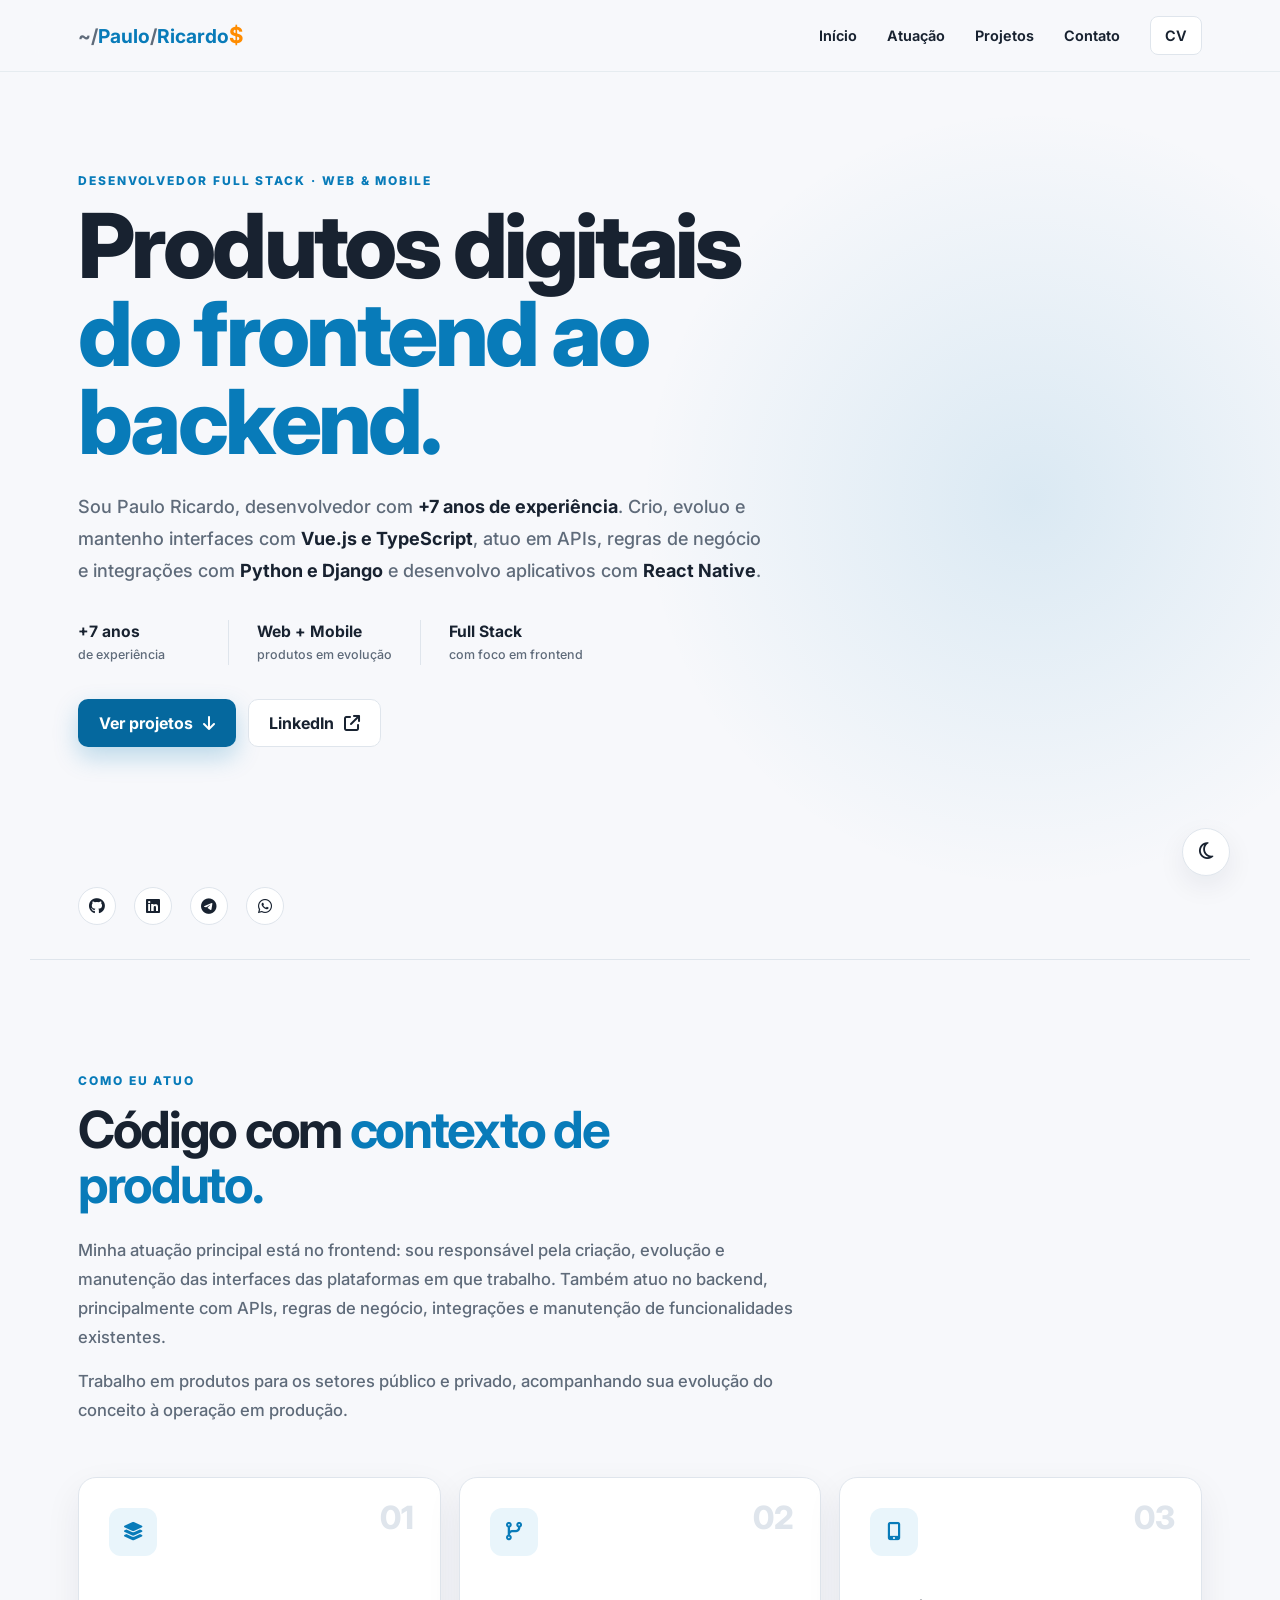
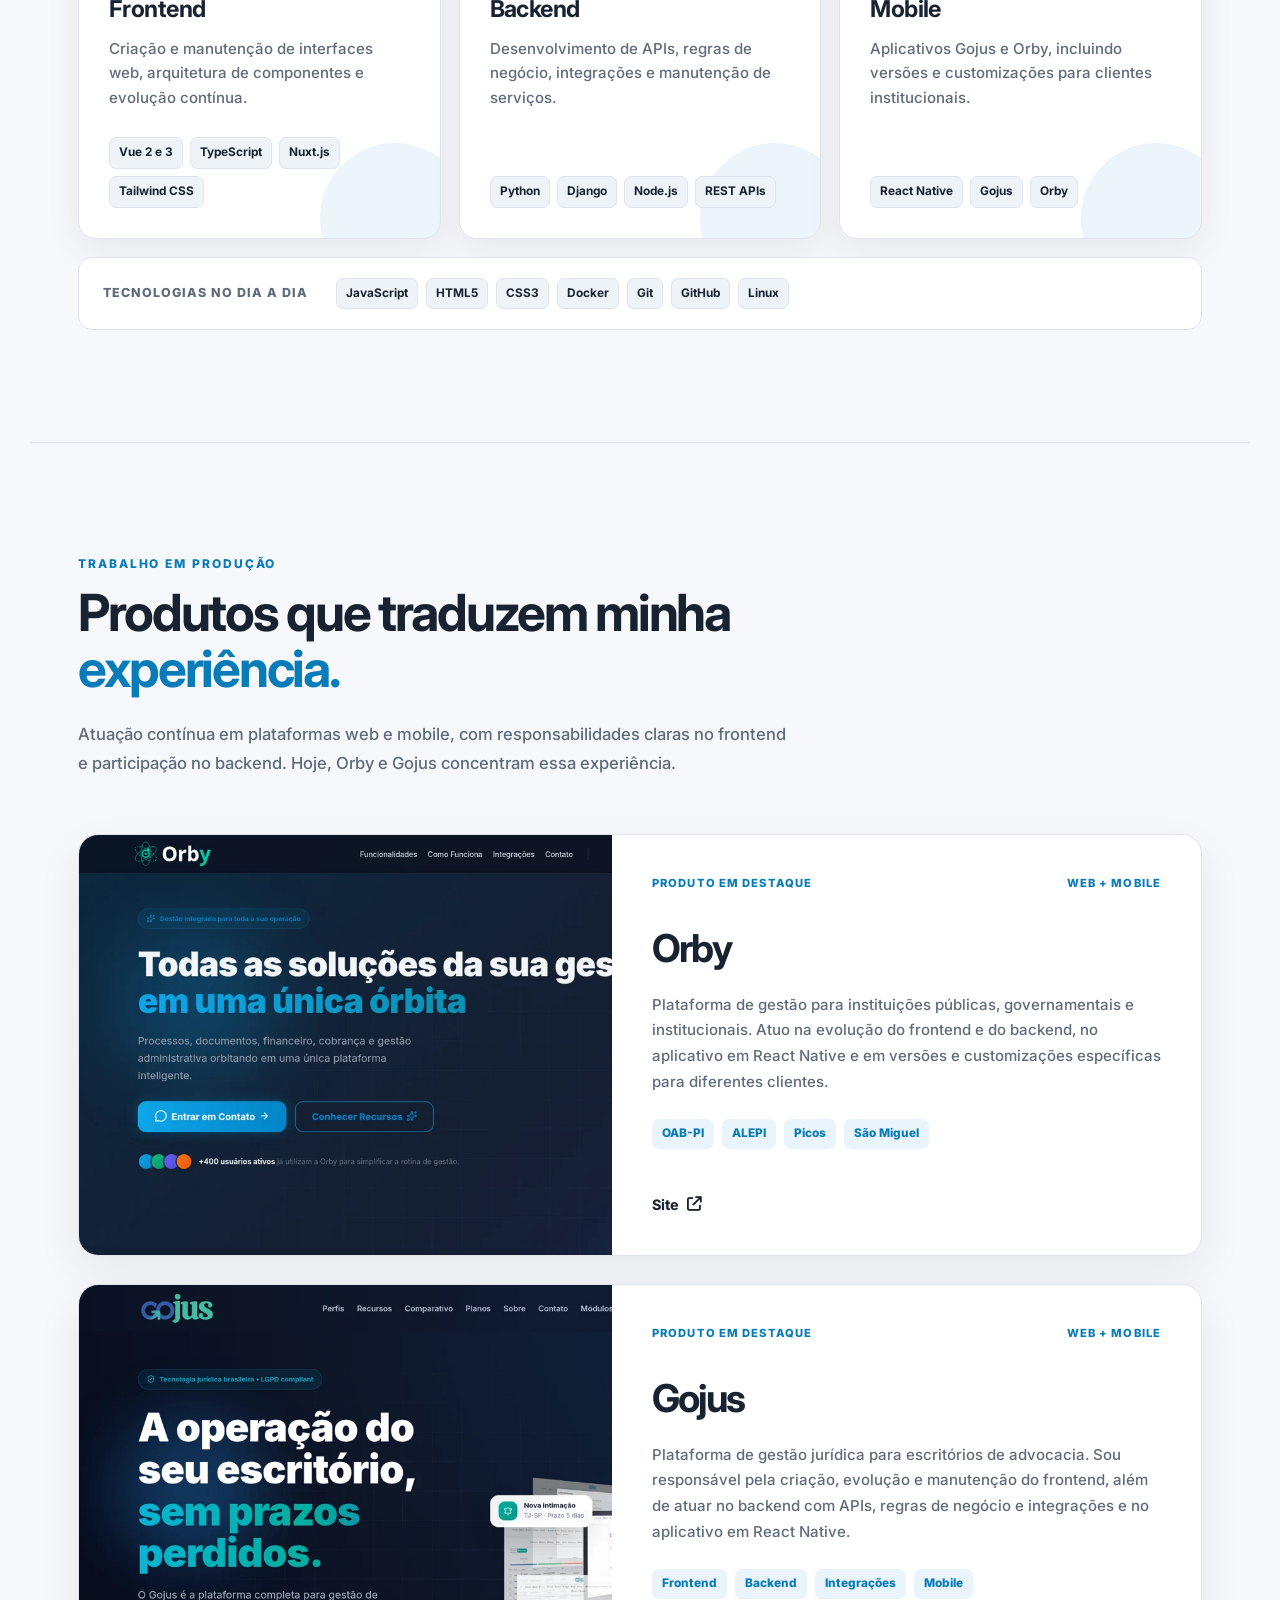
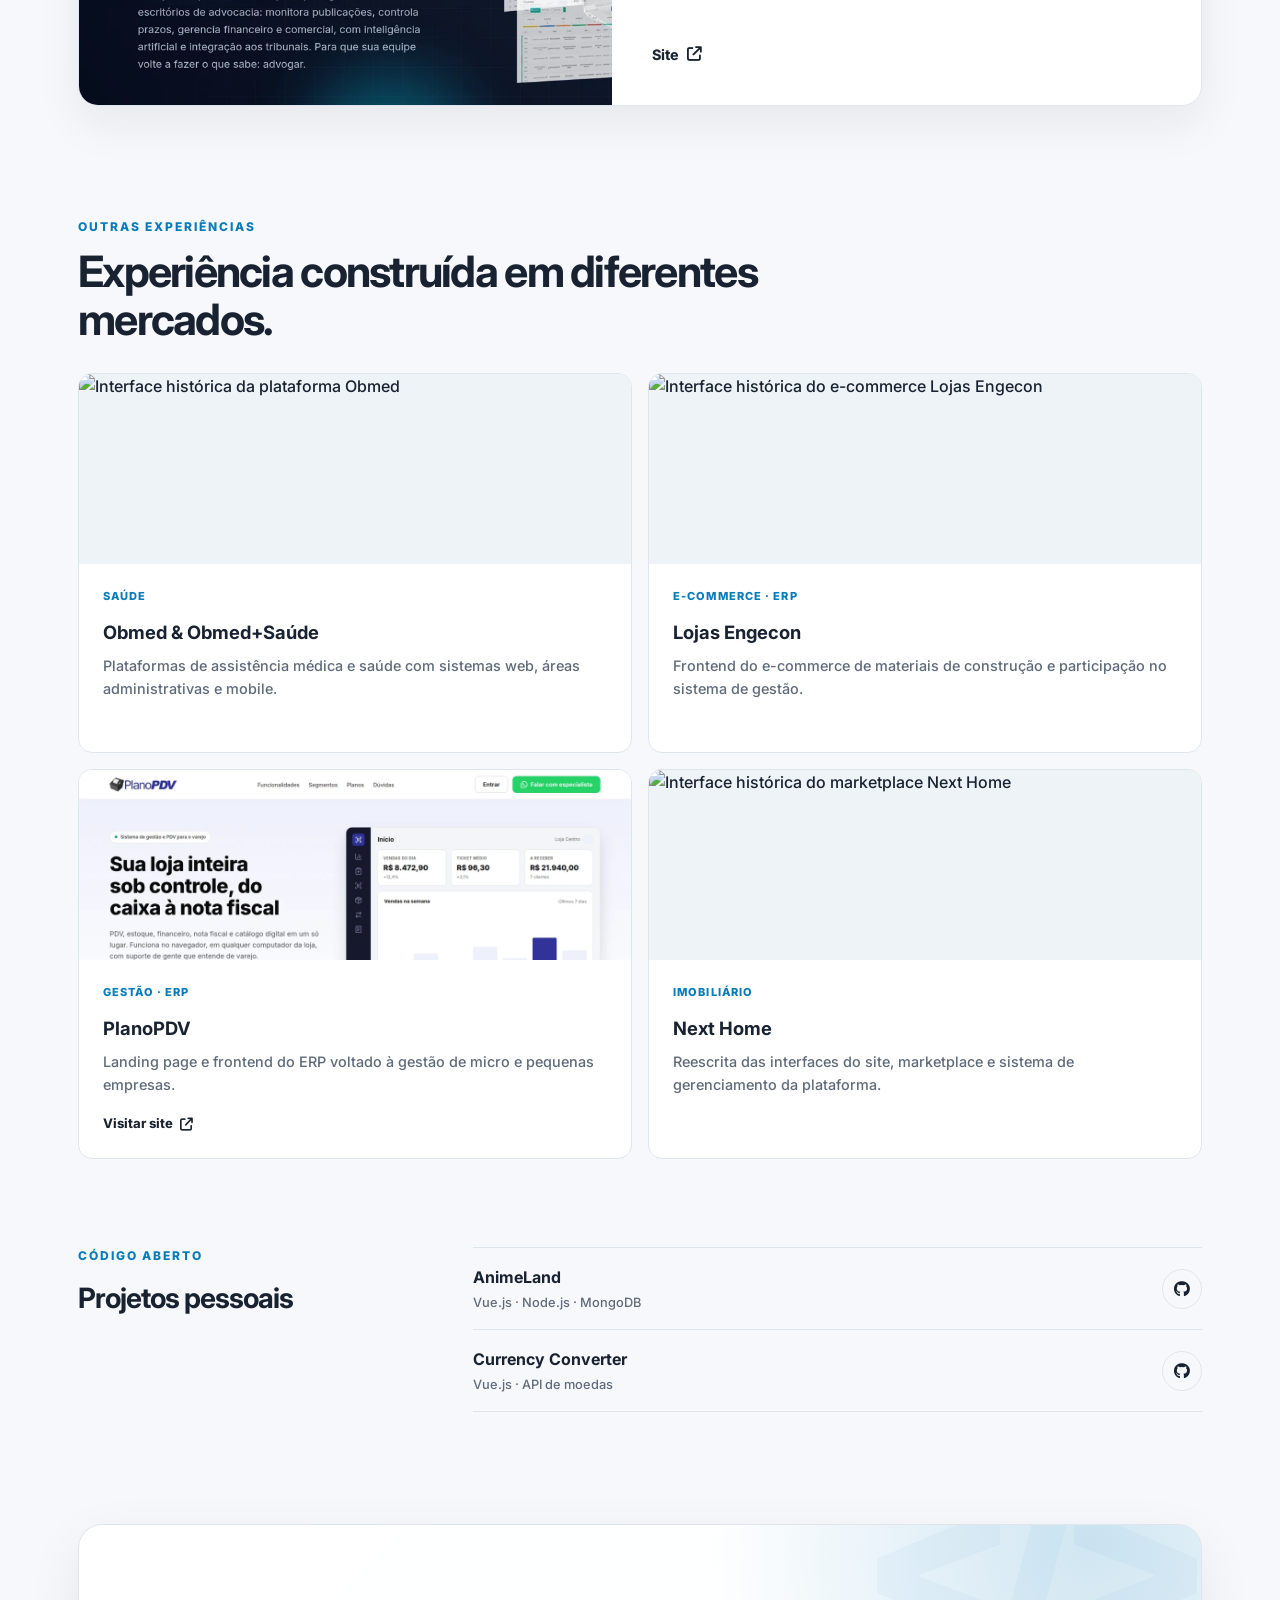
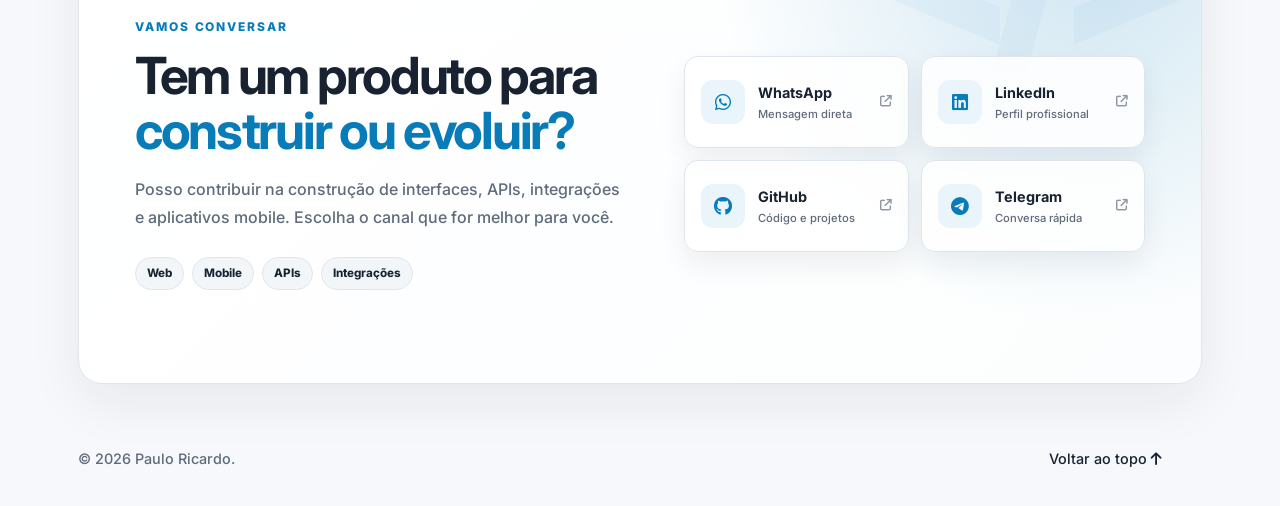
==== commit 918fd613: "feat: adiciona favicon com foto de perfil e novo preview de compartilhamento - gera favicon.ico e ap" ====
--- a/index.html
+++ b/index.html
@@ -19,7 +19,14 @@
       property="og:description"
       content="Desenvolvimento web e mobile, da criação de interfaces à construção de APIs, regras de negócio e integrações."
     />
-    <meta property="og:image" content="https://paulloclara.dev/images/preview.webp" />
+    <meta property="og:image" content="https://paulloclara.dev/images/preview.jpg" />
+    <meta property="og:image:type" content="image/jpeg" />
+    <meta property="og:image:width" content="1200" />
+    <meta property="og:image:height" content="630" />
+    <meta
+      property="og:image:alt"
+      content="Paulo Ricardo, Desenvolvedor Full Stack · Web &amp; Mobile"
+    />
     <meta property="og:locale" content="pt_BR" />
 
     <meta name="twitter:card" content="summary_large_image" />
@@ -28,9 +35,14 @@
       name="twitter:description"
       content="Desenvolvimento web e mobile com Vue.js, TypeScript, Python, Django e React Native."
     />
-    <meta name="twitter:image" content="https://paulloclara.dev/images/preview.webp" />
-
-    <link rel="shortcut icon" href="favicon.ico" type="image/x-icon" />
+    <meta name="twitter:image" content="https://paulloclara.dev/images/preview.jpg" />
+    <meta
+      name="twitter:image:alt"
+      content="Paulo Ricardo, Desenvolvedor Full Stack · Web &amp; Mobile"
+    />
+
+    <link rel="icon" href="favicon.ico" sizes="any" />
+    <link rel="apple-touch-icon" href="apple-touch-icon.png" />
     <link
       rel="stylesheet"
       href="https://cdnjs.cloudflare.com/ajax/libs/font-awesome/6.3.0/css/all.min.css"
--- a/styles/main.css
+++ b/styles/main.css
@@ -90,10 +90,10 @@
 
 .pc-page-container {
   min-height: 100vh;
+  overflow-x: clip;
 }
 
 .pc-sections,
-.pc-header,
 .pc-footer {
   width: min(100%, var(--page-width));
   margin-inline: auto;
@@ -385,7 +385,8 @@
 .pc-footer {
   display: flex;
   justify-content: space-between;
-  padding: 0 48px 36px;
+  /* right side leaves room for the fixed theme button */
+  padding: 0 88px 36px 48px;
   color: var(--secondary-text-color);
   font-size: 0.9rem;
 }
@@ -422,7 +423,7 @@
   }
 
   .pc-footer {
-    padding-inline: 24px;
+    padding-inline: 24px 88px;
   }
 }
 
--- a/styles/header.css
+++ b/styles/header.css
@@ -1,17 +1,17 @@
 .pc-header {
   position: fixed;
   top: 0;
-  left: 50%;
+  right: 0;
+  left: 0;
   z-index: 9;
   display: flex;
   min-height: var(--header-height);
   align-items: center;
   justify-content: space-between;
-  padding: 12px 48px;
+  padding: 12px max(48px, calc((100% - var(--page-width)) / 2 + 48px));
   border-bottom: 1px solid color-mix(in srgb, var(--border-color) 70%, transparent);
   background: var(--header-background);
   backdrop-filter: blur(16px);
-  transform: translateX(-50%);
 }
 .pc-header-logo {
   flex: none;
--- a/styles/banner.css
+++ b/styles/banner.css
@@ -3,16 +3,18 @@
   display: flex;
   min-height: 100svh;
   align-items: center;
-  overflow: hidden;
 }
 .pc-banner::after {
   position: absolute;
-  inset: 0;
+  inset-block: 0;
+  left: 50%;
+  width: 100vw;
   z-index: -2;
   background:
-    radial-gradient(circle at 82% 52%, color-mix(in srgb, var(--secondary-color) 12%, transparent), transparent 34%),
+    radial-gradient(circle at min(82%, calc(50% + 390px)) 52%, color-mix(in srgb, var(--secondary-color) 12%, transparent), transparent 34%),
     linear-gradient(90deg, var(--page-background) 0%, transparent 70%);
   content: '';
+  transform: translateX(-50%);
 }
 
 .pc-banner-content {
@@ -51,7 +53,7 @@
   color: var(--primary-text-color);
   font-size: clamp(3rem, 7vw, 6rem);
   font-weight: 800;
-  letter-spacing: -0.065em;
+  letter-spacing: -0.04em;
   line-height: 0.98;
 }
 
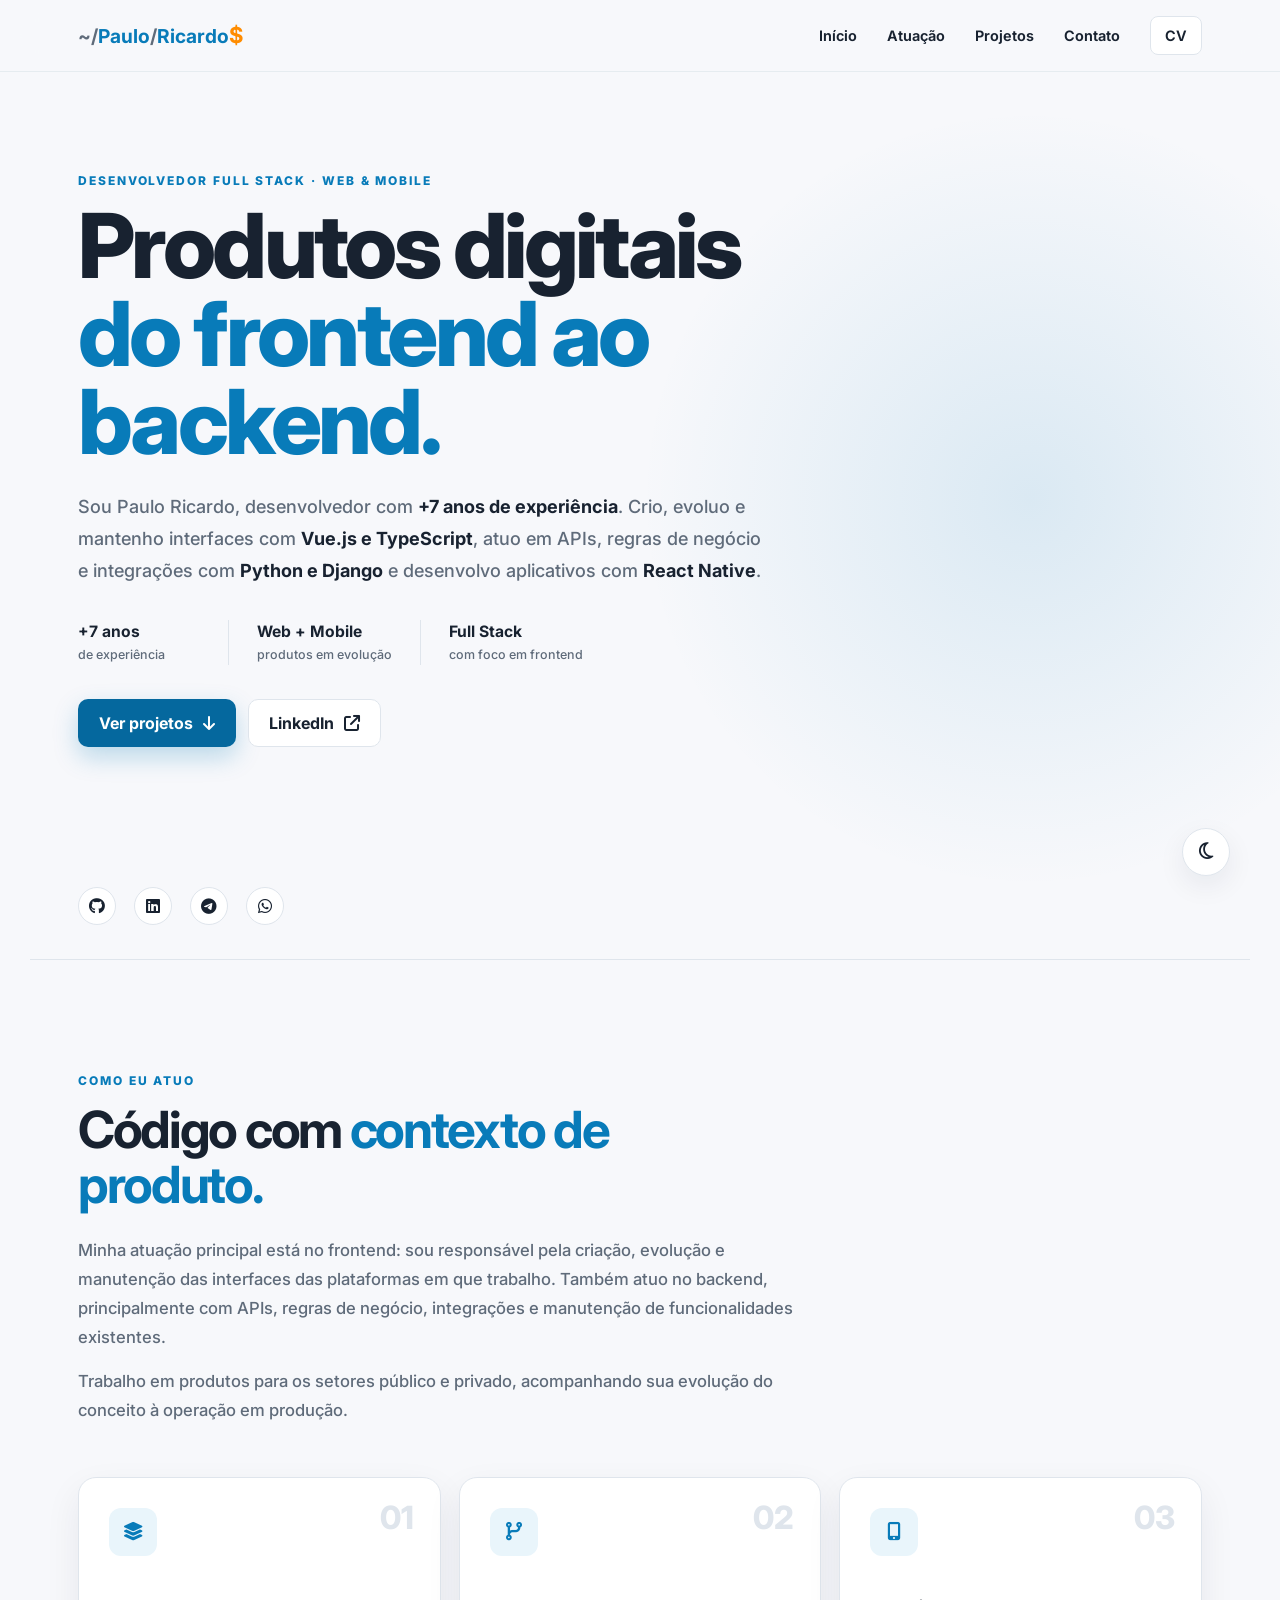
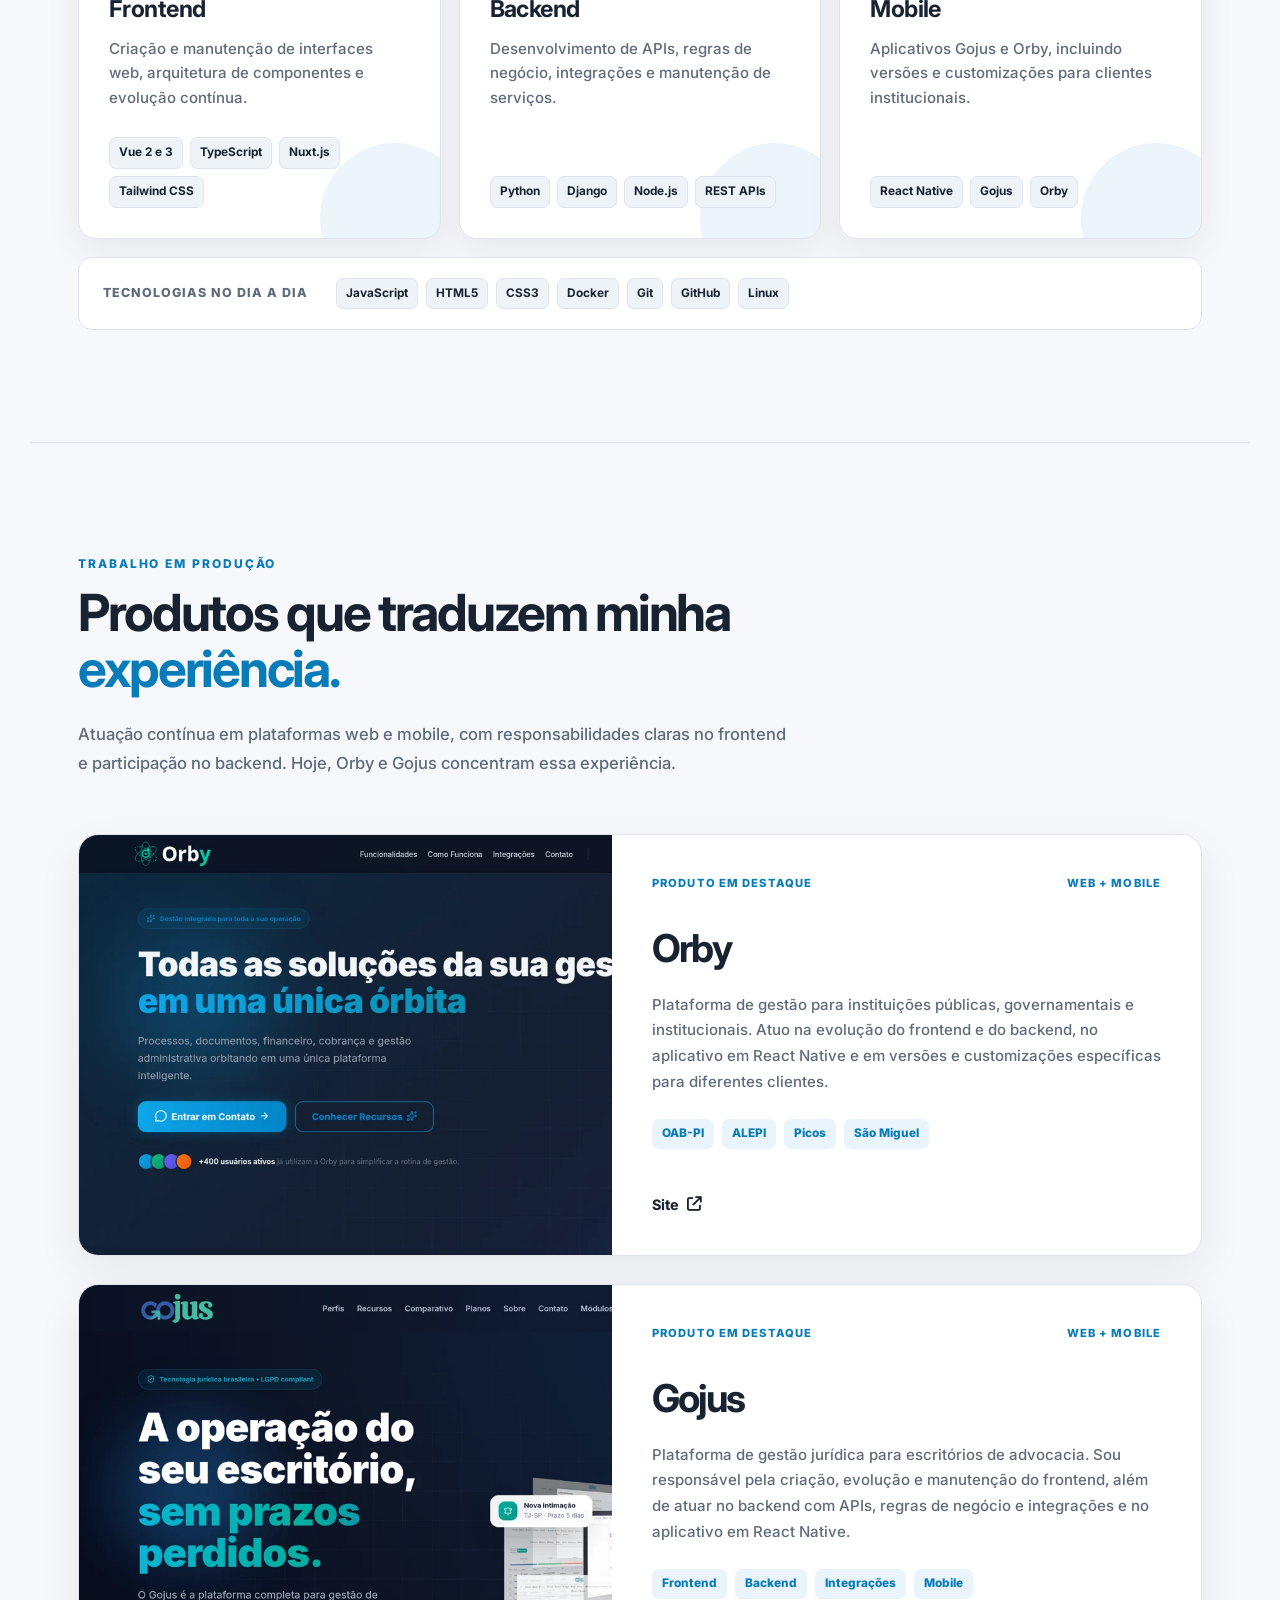
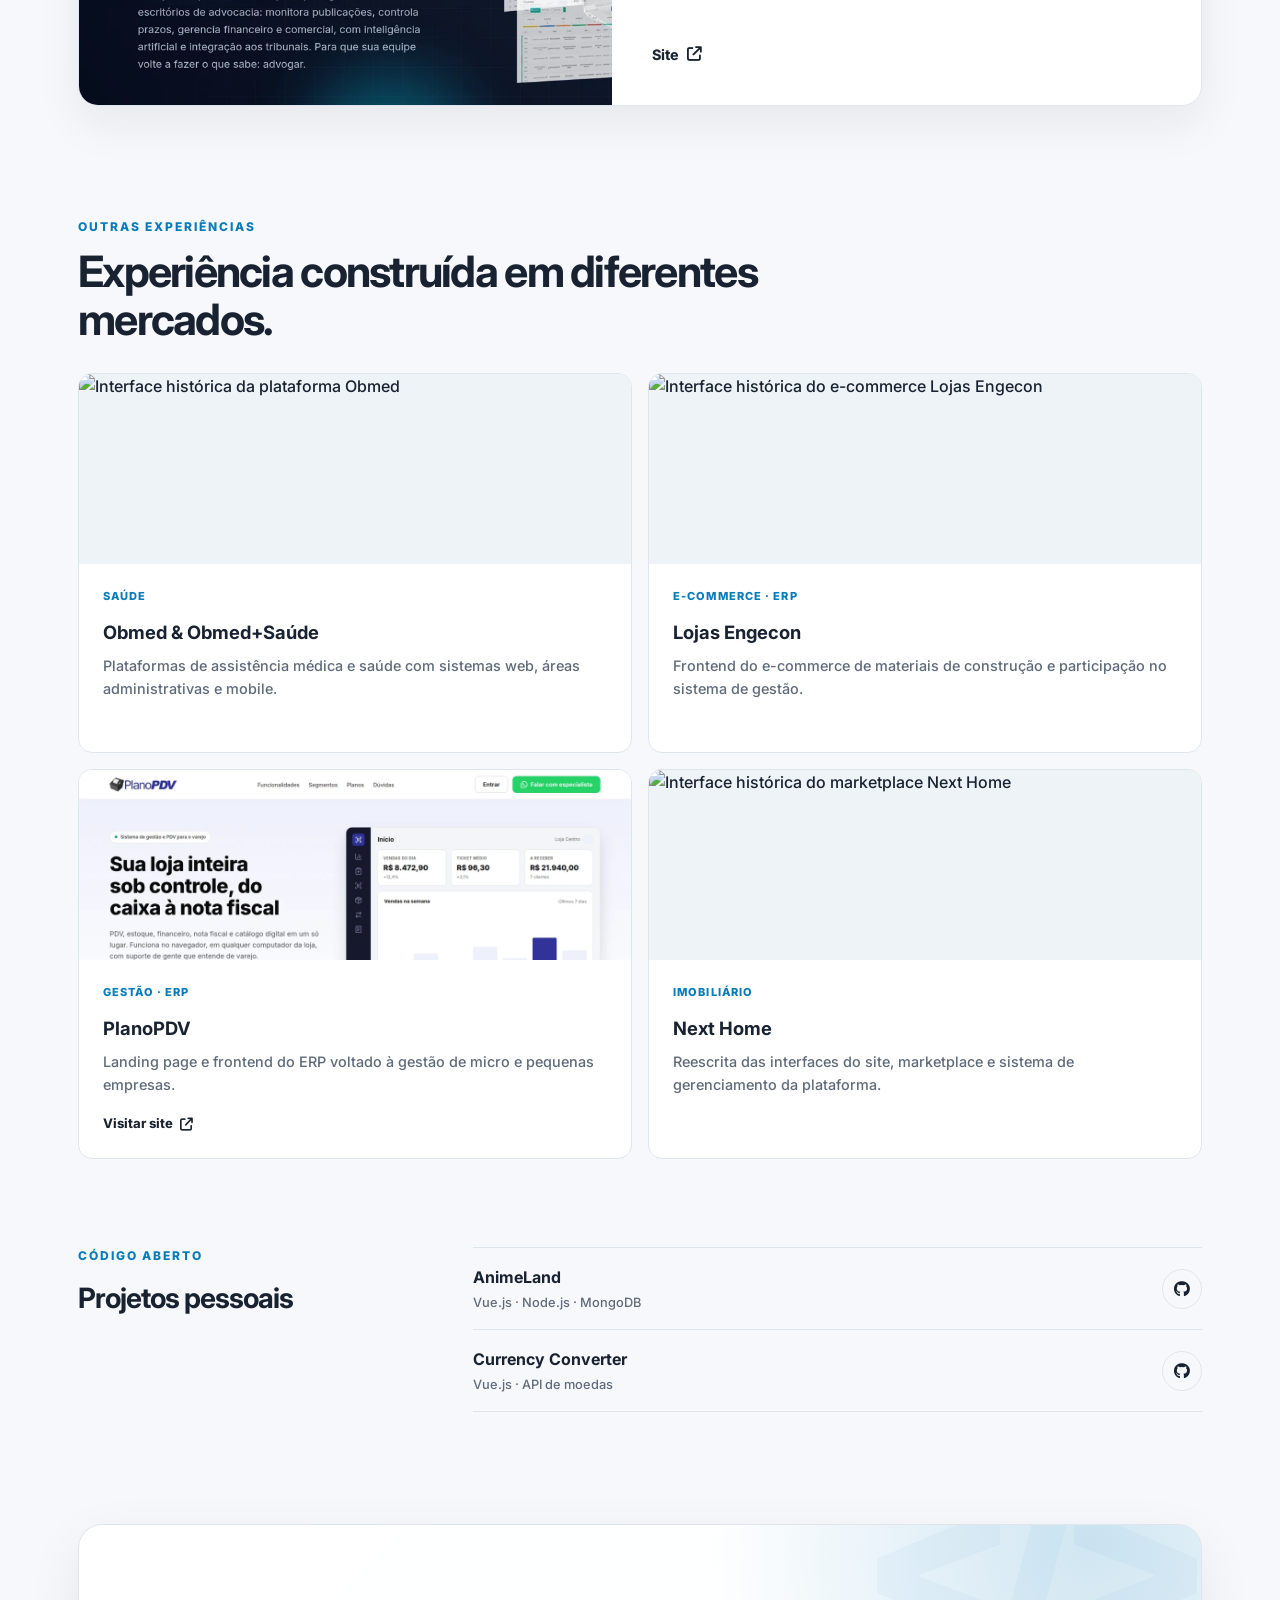
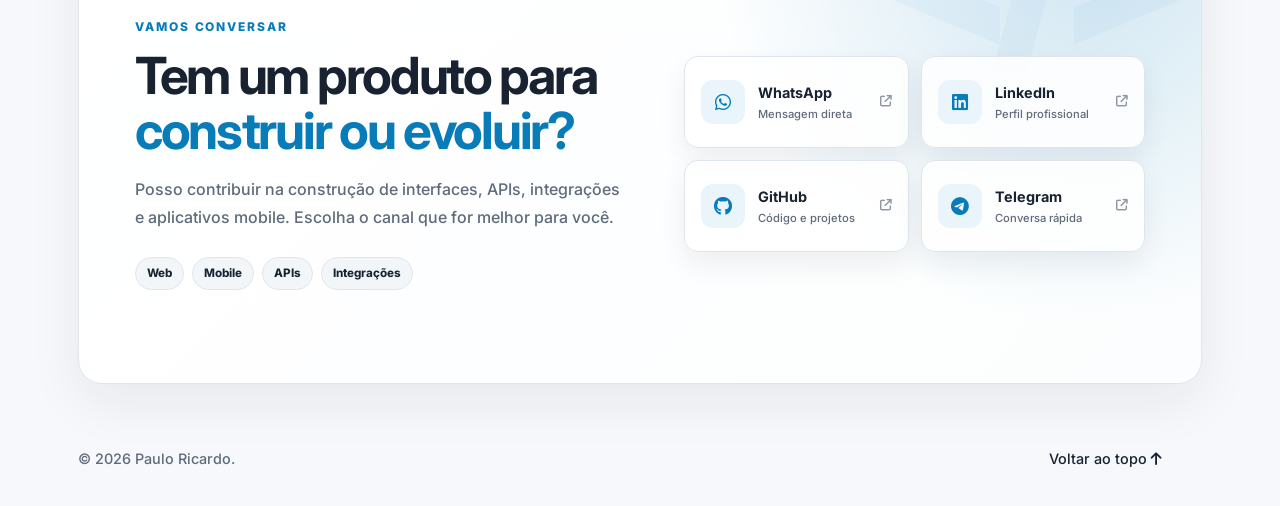
==== commit 7a4e9f69: "chore: migra domínio e perfis de paulloclara para paulorcardoso - atualiza domínio, e-mail, GitHub, " ====
--- a/index.html
+++ b/index.html
@@ -1,4 +1,4 @@
-<!DOCTYPE html>
+<!doctype html>
 <html lang="pt-BR">
   <head>
     <meta charset="UTF-8" />
@@ -10,16 +10,16 @@
       name="description"
       content="Desenvolvedor Full Stack com +7 anos de experiência em aplicações web e mobile. Vue.js, TypeScript, Python, Django e React Native."
     />
-    <link rel="canonical" href="https://paulloclara.dev/" />
+    <link rel="canonical" href="https://paulorcardoso.dev/" />
 
     <meta property="og:type" content="website" />
-    <meta property="og:url" content="https://paulloclara.dev/" />
+    <meta property="og:url" content="https://paulorcardoso.dev/" />
     <meta property="og:title" content="Paulo Ricardo | Desenvolvedor Full Stack" />
     <meta
       property="og:description"
       content="Desenvolvimento web e mobile, da criação de interfaces à construção de APIs, regras de negócio e integrações."
     />
-    <meta property="og:image" content="https://paulloclara.dev/images/preview.jpg" />
+    <meta property="og:image" content="https://paulorcardoso.dev/images/preview.jpg" />
     <meta property="og:image:type" content="image/jpeg" />
     <meta property="og:image:width" content="1200" />
     <meta property="og:image:height" content="630" />
@@ -35,7 +35,7 @@
       name="twitter:description"
       content="Desenvolvimento web e mobile com Vue.js, TypeScript, Python, Django e React Native."
     />
-    <meta name="twitter:image" content="https://paulloclara.dev/images/preview.jpg" />
+    <meta name="twitter:image" content="https://paulorcardoso.dev/images/preview.jpg" />
     <meta
       name="twitter:image:alt"
       content="Paulo Ricardo, Desenvolvedor Full Stack · Web &amp; Mobile"
@@ -101,7 +101,7 @@
               </a>
               <a
                 class="pc-button pc-button--secondary"
-                href="https://www.linkedin.com/in/paulloclara/"
+                href="https://www.linkedin.com/in/paulorcardoso/"
                 target="_blank"
                 rel="noopener noreferrer"
               >
@@ -127,29 +127,32 @@
             <li>
               <a
                 class="pc-banner-social-link"
-                href="https://github.com/PaulloClara"
+                href="https://github.com/PauloRCardoso"
                 target="_blank"
                 rel="noopener noreferrer"
                 aria-label="Acessar GitHub"
-              ><i class="fa-brands fa-github" aria-hidden="true"></i></a>
+                ><i class="fa-brands fa-github" aria-hidden="true"></i
+              ></a>
             </li>
             <li>
               <a
                 class="pc-banner-social-link"
-                href="https://www.linkedin.com/in/paulloclara/"
+                href="https://www.linkedin.com/in/paulorcardoso/"
                 target="_blank"
                 rel="noopener noreferrer"
                 aria-label="Acessar LinkedIn"
-              ><i class="fa-brands fa-linkedin" aria-hidden="true"></i></a>
+                ><i class="fa-brands fa-linkedin" aria-hidden="true"></i
+              ></a>
             </li>
             <li>
               <a
                 class="pc-banner-social-link"
-                href="https://t.me/paulloclara"
+                href="https://t.me/paulorcardoso"
                 target="_blank"
                 rel="noopener noreferrer"
                 aria-label="Entrar em contato pelo Telegram"
-              ><i class="fa-brands fa-telegram" aria-hidden="true"></i></a>
+                ><i class="fa-brands fa-telegram" aria-hidden="true"></i
+              ></a>
             </li>
             <li>
               <a
@@ -158,7 +161,8 @@
                 target="_blank"
                 rel="noopener noreferrer"
                 aria-label="Entrar em contato pelo WhatsApp"
-              ><i class="fa-brands fa-whatsapp" aria-hidden="true"></i></a>
+                ><i class="fa-brands fa-whatsapp" aria-hidden="true"></i
+              ></a>
             </li>
           </ul>
         </section>
@@ -175,8 +179,8 @@
                 funcionalidades existentes.
               </p>
               <p>
-                Trabalho em produtos para os setores público e privado, acompanhando sua evolução
-                do conceito à operação em produção.
+                Trabalho em produtos para os setores público e privado, acompanhando sua evolução do
+                conceito à operação em produção.
               </p>
             </div>
           </div>
@@ -186,9 +190,15 @@
               <span class="pc-work-card-index">01</span>
               <i class="fa-solid fa-layer-group" aria-hidden="true"></i>
               <h3>Frontend</h3>
-              <p>Criação e manutenção de interfaces web, arquitetura de componentes e evolução contínua.</p>
+              <p>
+                Criação e manutenção de interfaces web, arquitetura de componentes e evolução
+                contínua.
+              </p>
               <ul class="pc-tag-list" aria-label="Tecnologias de frontend">
-                <li>Vue 2 e 3</li><li>TypeScript</li><li>Nuxt.js</li><li>Tailwind CSS</li>
+                <li>Vue 2 e 3</li>
+                <li>TypeScript</li>
+                <li>Nuxt.js</li>
+                <li>Tailwind CSS</li>
               </ul>
             </article>
 
@@ -196,9 +206,14 @@
               <span class="pc-work-card-index">02</span>
               <i class="fa-solid fa-code-branch" aria-hidden="true"></i>
               <h3>Backend</h3>
-              <p>Desenvolvimento de APIs, regras de negócio, integrações e manutenção de serviços.</p>
+              <p>
+                Desenvolvimento de APIs, regras de negócio, integrações e manutenção de serviços.
+              </p>
               <ul class="pc-tag-list" aria-label="Tecnologias de backend">
-                <li>Python</li><li>Django</li><li>Node.js</li><li>REST APIs</li>
+                <li>Python</li>
+                <li>Django</li>
+                <li>Node.js</li>
+                <li>REST APIs</li>
               </ul>
             </article>
 
@@ -206,9 +221,14 @@
               <span class="pc-work-card-index">03</span>
               <i class="fa-solid fa-mobile-screen-button" aria-hidden="true"></i>
               <h3>Mobile</h3>
-              <p>Aplicativos Gojus e Orby, incluindo versões e customizações para clientes institucionais.</p>
+              <p>
+                Aplicativos Gojus e Orby, incluindo versões e customizações para clientes
+                institucionais.
+              </p>
               <ul class="pc-tag-list" aria-label="Tecnologias e produtos mobile">
-                <li>React Native</li><li>Gojus</li><li>Orby</li>
+                <li>React Native</li>
+                <li>Gojus</li>
+                <li>Orby</li>
               </ul>
             </article>
           </div>
@@ -216,7 +236,13 @@
           <div class="pc-toolbox" aria-label="Tecnologias e ferramentas">
             <span>Tecnologias no dia a dia</span>
             <ul>
-              <li>JavaScript</li><li>HTML5</li><li>CSS3</li><li>Docker</li><li>Git</li><li>GitHub</li><li>Linux</li>
+              <li>JavaScript</li>
+              <li>HTML5</li>
+              <li>CSS3</li>
+              <li>Docker</li>
+              <li>Git</li>
+              <li>GitHub</li>
+              <li>Linux</li>
             </ul>
           </div>
         </section>
@@ -226,8 +252,8 @@
             <p class="pc-eyebrow">Trabalho em produção</p>
             <h2>Produtos que traduzem minha <b>experiência.</b></h2>
             <p class="pc-projects-summary">
-              Atuação contínua em plataformas web e mobile, com responsabilidades claras no
-              frontend e participação no backend. Hoje, Orby e Gojus concentram essa experiência.
+              Atuação contínua em plataformas web e mobile, com responsabilidades claras no frontend
+              e participação no backend. Hoje, Orby e Gojus concentram essa experiência.
             </p>
           </div>
 
@@ -250,7 +276,10 @@
                   versões e customizações específicas para diferentes clientes.
                 </p>
                 <ul class="pc-client-list" aria-label="Clientes que utilizam o Orby">
-                  <li>OAB-PI</li><li>ALEPI</li><li>Picos</li><li>São Miguel</li>
+                  <li>OAB-PI</li>
+                  <li>ALEPI</li>
+                  <li>Picos</li>
+                  <li>São Miguel</li>
                 </ul>
                 <div class="pc-projects-item-links">
                   <a
@@ -258,7 +287,8 @@
                     href="https://orby.tec.br/"
                     target="_blank"
                     rel="noopener noreferrer"
-                  >Site <i class="fa-solid fa-arrow-up-right-from-square" aria-hidden="true"></i></a>
+                    >Site <i class="fa-solid fa-arrow-up-right-from-square" aria-hidden="true"></i
+                  ></a>
                 </div>
               </div>
             </article>
@@ -281,7 +311,10 @@
                   regras de negócio e integrações e no aplicativo em React Native.
                 </p>
                 <ul class="pc-client-list" aria-label="Áreas de atuação no Gojus">
-                  <li>Frontend</li><li>Backend</li><li>Integrações</li><li>Mobile</li>
+                  <li>Frontend</li>
+                  <li>Backend</li>
+                  <li>Integrações</li>
+                  <li>Mobile</li>
                 </ul>
                 <div class="pc-projects-item-links">
                   <a
@@ -289,7 +322,8 @@
                     href="https://gojus.com.br/"
                     target="_blank"
                     rel="noopener noreferrer"
-                  >Site <i class="fa-solid fa-arrow-up-right-from-square" aria-hidden="true"></i></a>
+                    >Site <i class="fa-solid fa-arrow-up-right-from-square" aria-hidden="true"></i
+                  ></a>
                 </div>
               </div>
             </article>
@@ -311,7 +345,10 @@
                 <div class="pc-history-card-content">
                   <span>Saúde</span>
                   <h4>Obmed &amp; Obmed+Saúde</h4>
-                  <p>Plataformas de assistência médica e saúde com sistemas web, áreas administrativas e mobile.</p>
+                  <p>
+                    Plataformas de assistência médica e saúde com sistemas web, áreas
+                    administrativas e mobile.
+                  </p>
                 </div>
               </article>
               <article class="pc-history-card">
@@ -324,7 +361,10 @@
                 <div class="pc-history-card-content">
                   <span>E-commerce · ERP</span>
                   <h4>Lojas Engecon</h4>
-                  <p>Frontend do e-commerce de materiais de construção e participação no sistema de gestão.</p>
+                  <p>
+                    Frontend do e-commerce de materiais de construção e participação no sistema de
+                    gestão.
+                  </p>
                 </div>
               </article>
               <article class="pc-history-card">
@@ -345,9 +385,17 @@
                 <div class="pc-history-card-content">
                   <span>Gestão · ERP</span>
                   <h4>PlanoPDV</h4>
-                  <p>Landing page e frontend do ERP voltado à gestão de micro e pequenas empresas.</p>
-                  <a class="pc-history-card-link" href="https://planopdv.com.br/" target="_blank" rel="noopener noreferrer">
-                    Visitar site <i class="fa-solid fa-arrow-up-right-from-square" aria-hidden="true"></i>
+                  <p>
+                    Landing page e frontend do ERP voltado à gestão de micro e pequenas empresas.
+                  </p>
+                  <a
+                    class="pc-history-card-link"
+                    href="https://planopdv.com.br/"
+                    target="_blank"
+                    rel="noopener noreferrer"
+                  >
+                    Visitar site
+                    <i class="fa-solid fa-arrow-up-right-from-square" aria-hidden="true"></i>
                   </a>
                 </div>
               </article>
@@ -361,7 +409,10 @@
                 <div class="pc-history-card-content">
                   <span>Imobiliário</span>
                   <h4>Next Home</h4>
-                  <p>Reescrita das interfaces do site, marketplace e sistema de gerenciamento da plataforma.</p>
+                  <p>
+                    Reescrita das interfaces do site, marketplace e sistema de gerenciamento da
+                    plataforma.
+                  </p>
                 </div>
               </article>
             </div>
@@ -375,13 +426,23 @@
             <ul>
               <li>
                 <div><strong>AnimeLand</strong><span>Vue.js · Node.js · MongoDB</span></div>
-                <a href="https://github.com/PaulloClara/animeland-site" target="_blank" rel="noopener noreferrer" aria-label="Ver AnimeLand no GitHub">
+                <a
+                  href="https://github.com/PauloRCardoso/animeland-site"
+                  target="_blank"
+                  rel="noopener noreferrer"
+                  aria-label="Ver AnimeLand no GitHub"
+                >
                   <i class="fa-brands fa-github" aria-hidden="true"></i>
                 </a>
               </li>
               <li>
                 <div><strong>Currency Converter</strong><span>Vue.js · API de moedas</span></div>
-                <a href="https://github.com/PaulloClara/currency-converter" target="_blank" rel="noopener noreferrer" aria-label="Ver Currency Converter no GitHub">
+                <a
+                  href="https://github.com/PauloRCardoso/currency-converter"
+                  target="_blank"
+                  rel="noopener noreferrer"
+                  aria-label="Ver Currency Converter no GitHub"
+                >
                   <i class="fa-brands fa-github" aria-hidden="true"></i>
                 </a>
               </li>
@@ -398,34 +459,49 @@
               Escolha o canal que for melhor para você.
             </p>
             <ul class="pc-contact-scope" aria-label="Áreas para contato">
-              <li>Web</li><li>Mobile</li><li>APIs</li><li>Integrações</li>
+              <li>Web</li>
+              <li>Mobile</li>
+              <li>APIs</li>
+              <li>Integrações</li>
             </ul>
           </div>
           <ul class="pc-contact-links">
             <li>
               <a href="https://wa.me/5586988000821" target="_blank" rel="noopener noreferrer">
-                <span class="pc-contact-link-icon"><i class="fa-brands fa-whatsapp" aria-hidden="true"></i></span>
+                <span class="pc-contact-link-icon"
+                  ><i class="fa-brands fa-whatsapp" aria-hidden="true"></i
+                ></span>
                 <span><strong>WhatsApp</strong><small>Mensagem direta</small></span>
                 <i class="fa-solid fa-arrow-up-right-from-square" aria-hidden="true"></i>
               </a>
             </li>
             <li>
-              <a href="https://www.linkedin.com/in/paulloclara/" target="_blank" rel="noopener noreferrer">
-                <span class="pc-contact-link-icon"><i class="fa-brands fa-linkedin" aria-hidden="true"></i></span>
+              <a
+                href="https://www.linkedin.com/in/paulorcardoso/"
+                target="_blank"
+                rel="noopener noreferrer"
+              >
+                <span class="pc-contact-link-icon"
+                  ><i class="fa-brands fa-linkedin" aria-hidden="true"></i
+                ></span>
                 <span><strong>LinkedIn</strong><small>Perfil profissional</small></span>
                 <i class="fa-solid fa-arrow-up-right-from-square" aria-hidden="true"></i>
               </a>
             </li>
             <li>
-              <a href="https://github.com/PaulloClara" target="_blank" rel="noopener noreferrer">
-                <span class="pc-contact-link-icon"><i class="fa-brands fa-github" aria-hidden="true"></i></span>
+              <a href="https://github.com/PauloRCardoso" target="_blank" rel="noopener noreferrer">
+                <span class="pc-contact-link-icon"
+                  ><i class="fa-brands fa-github" aria-hidden="true"></i
+                ></span>
                 <span><strong>GitHub</strong><small>Código e projetos</small></span>
                 <i class="fa-solid fa-arrow-up-right-from-square" aria-hidden="true"></i>
               </a>
             </li>
             <li>
-              <a href="https://t.me/paulloclara" target="_blank" rel="noopener noreferrer">
-                <span class="pc-contact-link-icon"><i class="fa-brands fa-telegram" aria-hidden="true"></i></span>
+              <a href="https://t.me/paulorcardoso" target="_blank" rel="noopener noreferrer">
+                <span class="pc-contact-link-icon"
+                  ><i class="fa-brands fa-telegram" aria-hidden="true"></i
+                ></span>
                 <span><strong>Telegram</strong><small>Conversa rápida</small></span>
                 <i class="fa-solid fa-arrow-up-right-from-square" aria-hidden="true"></i>
               </a>
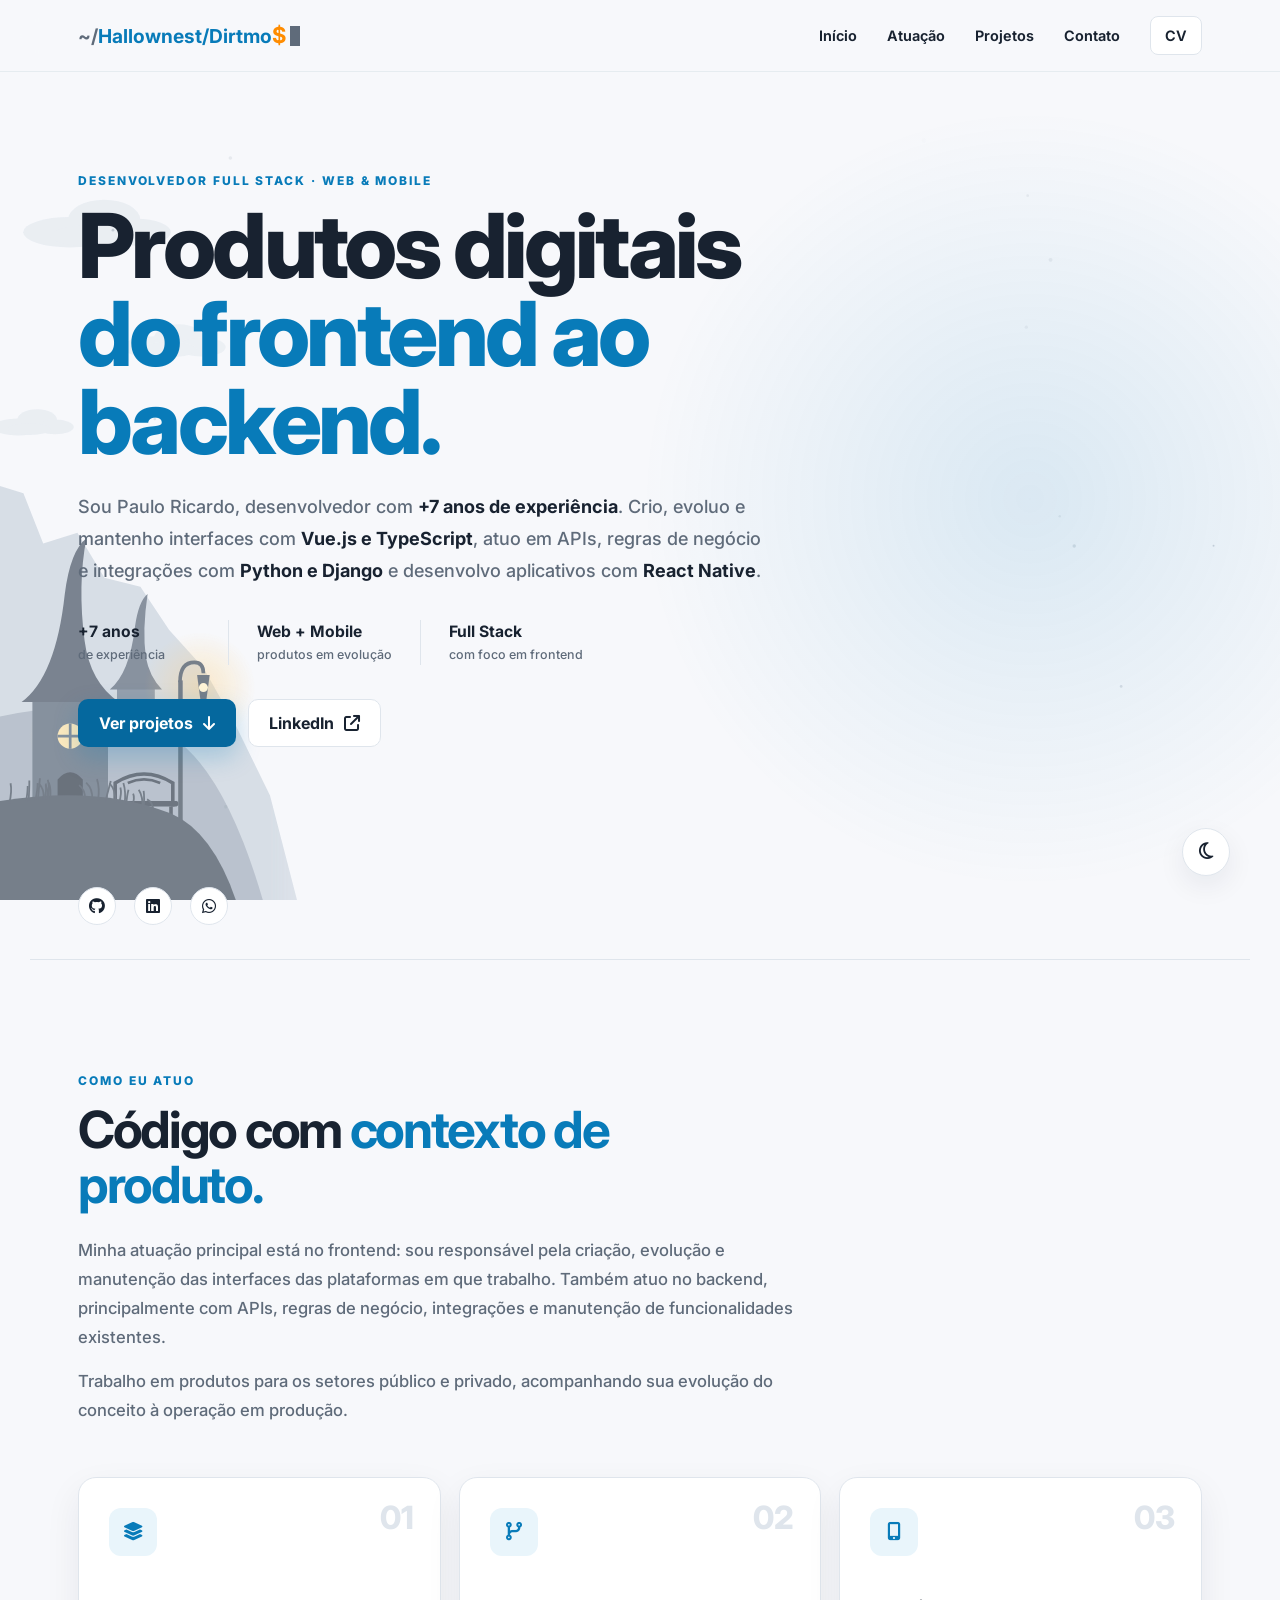
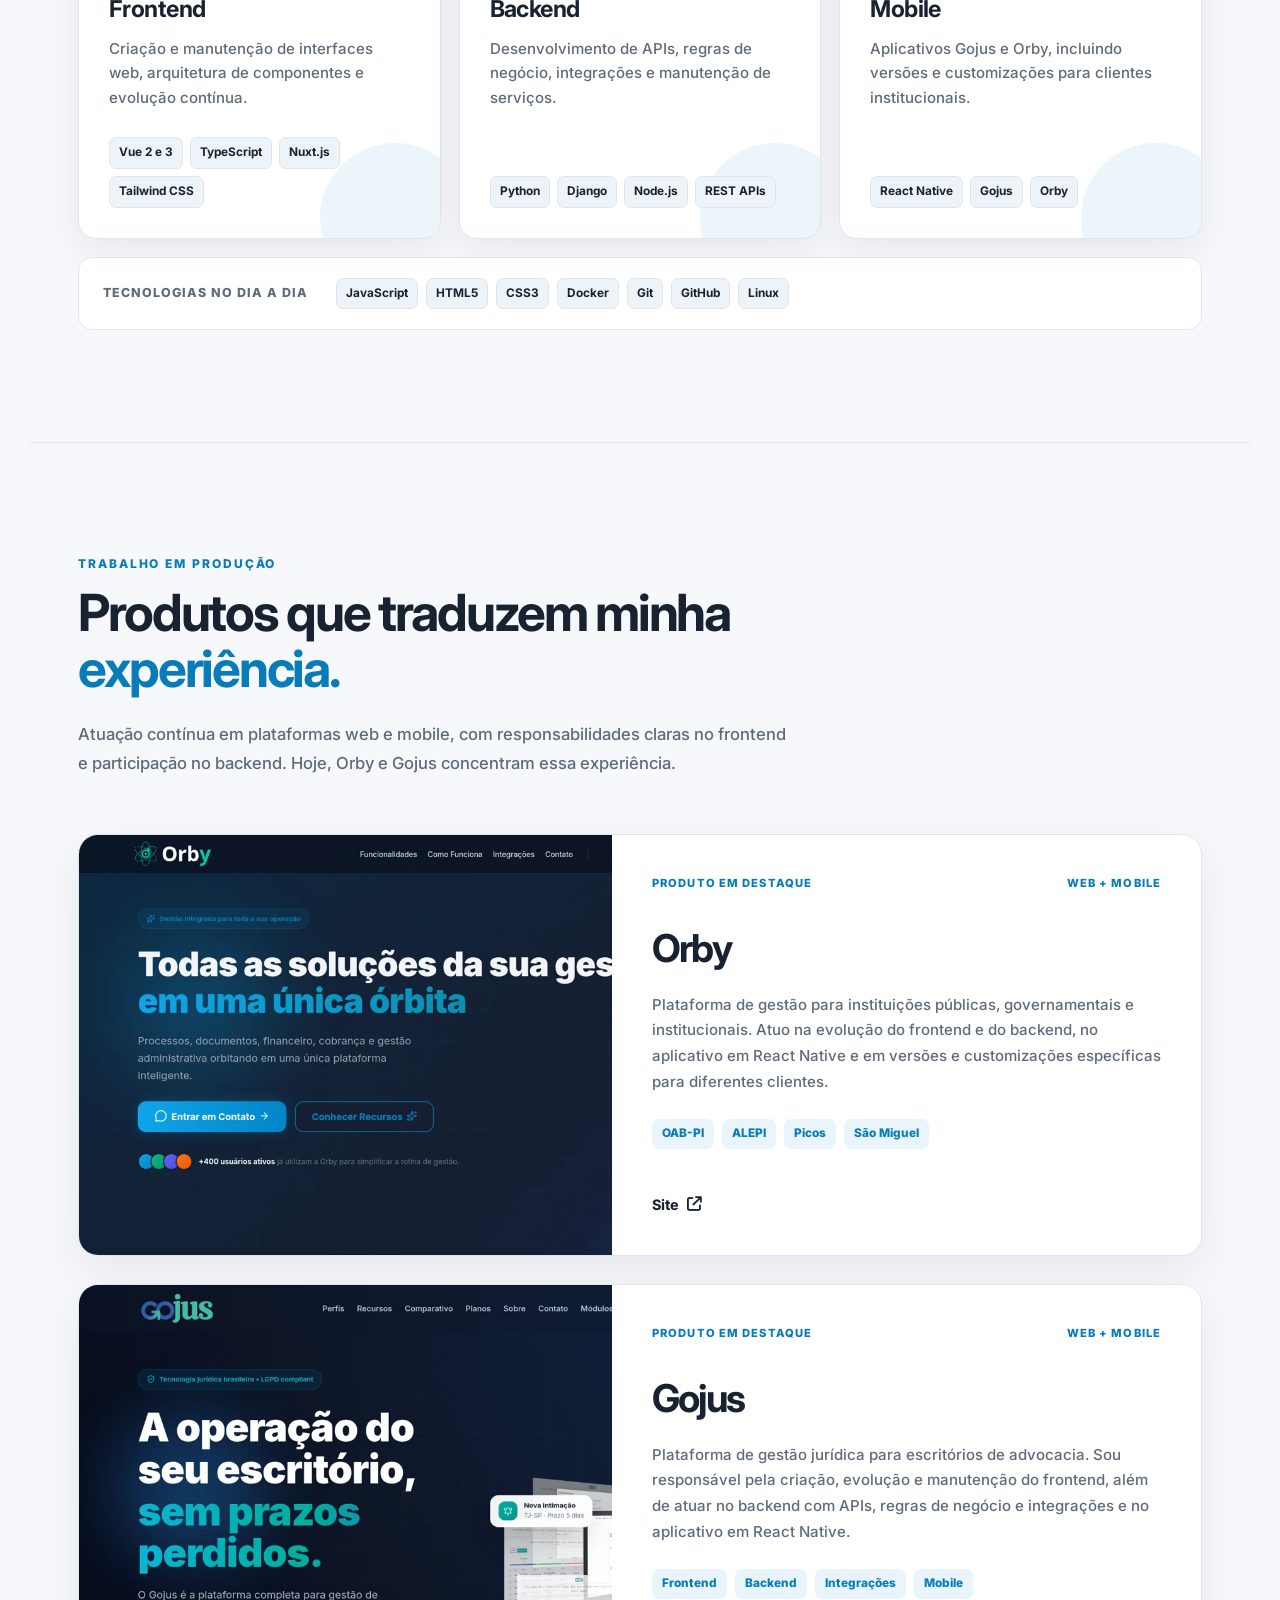
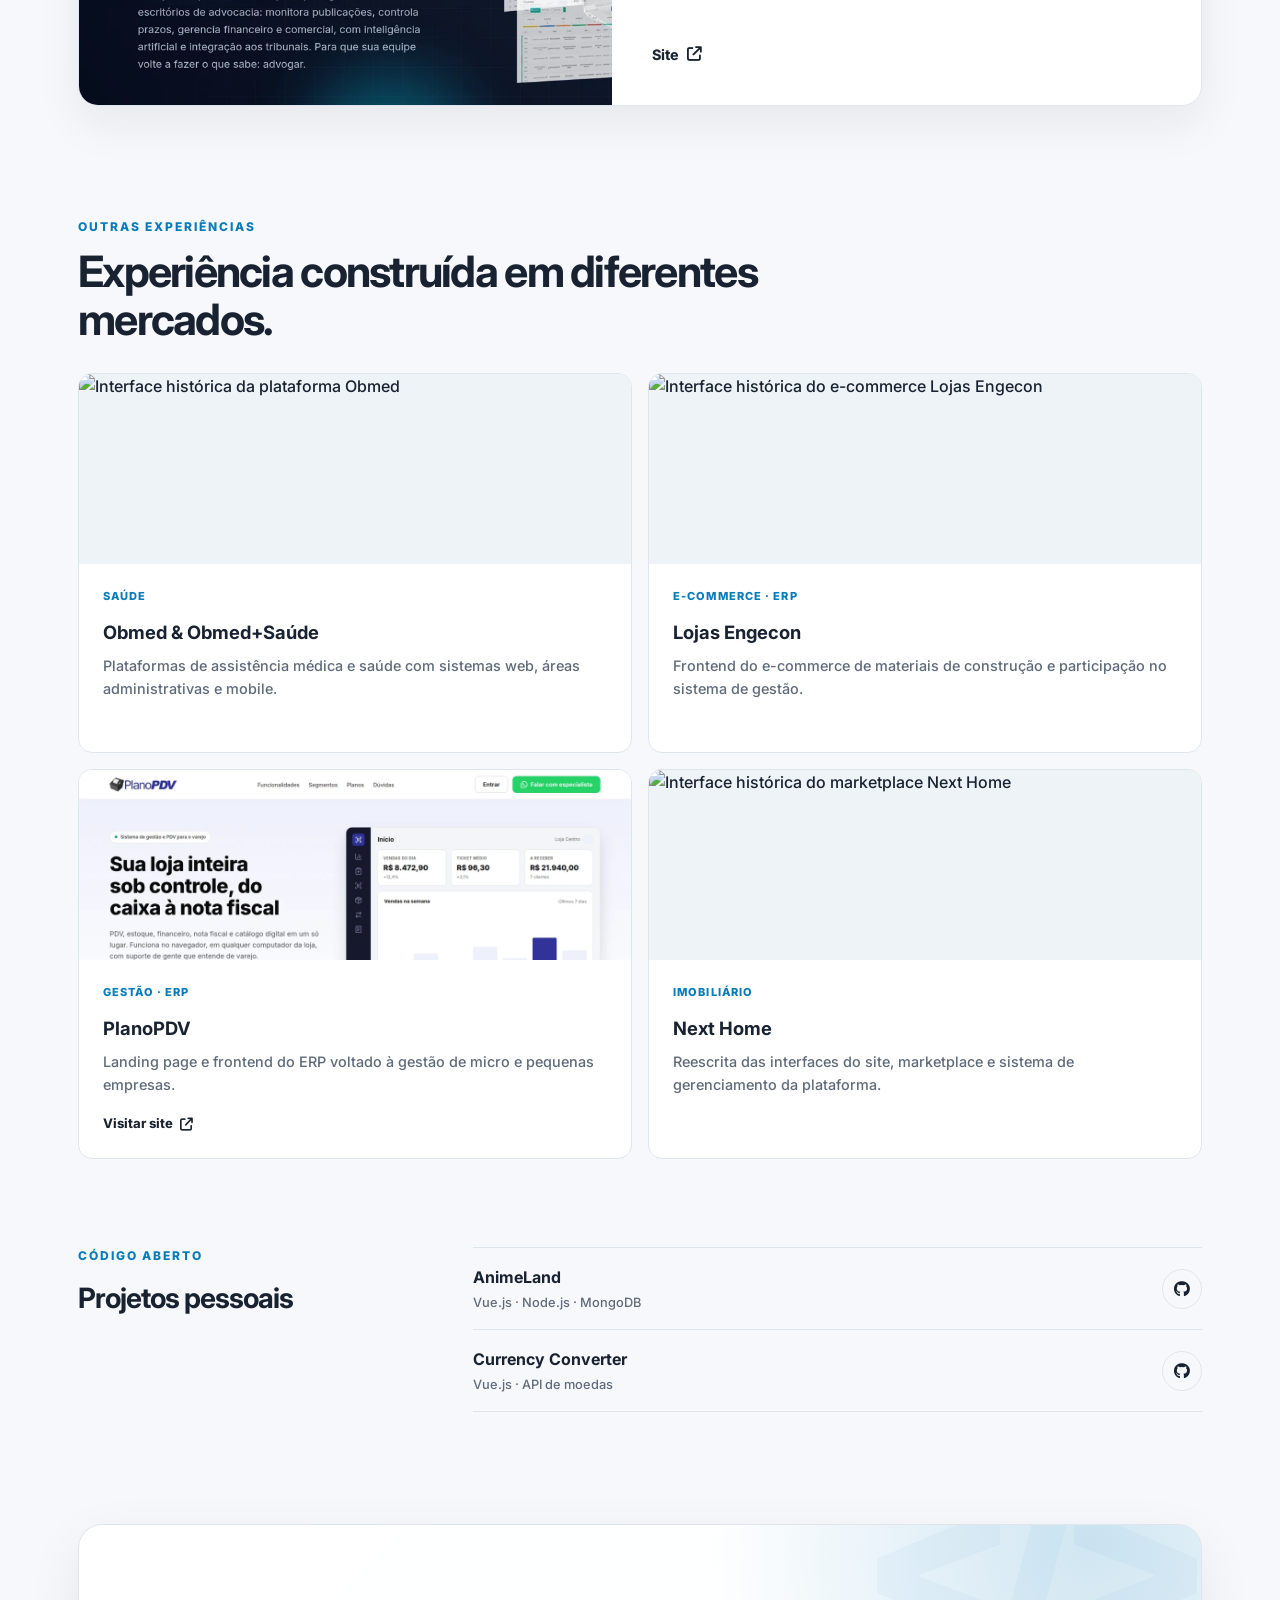
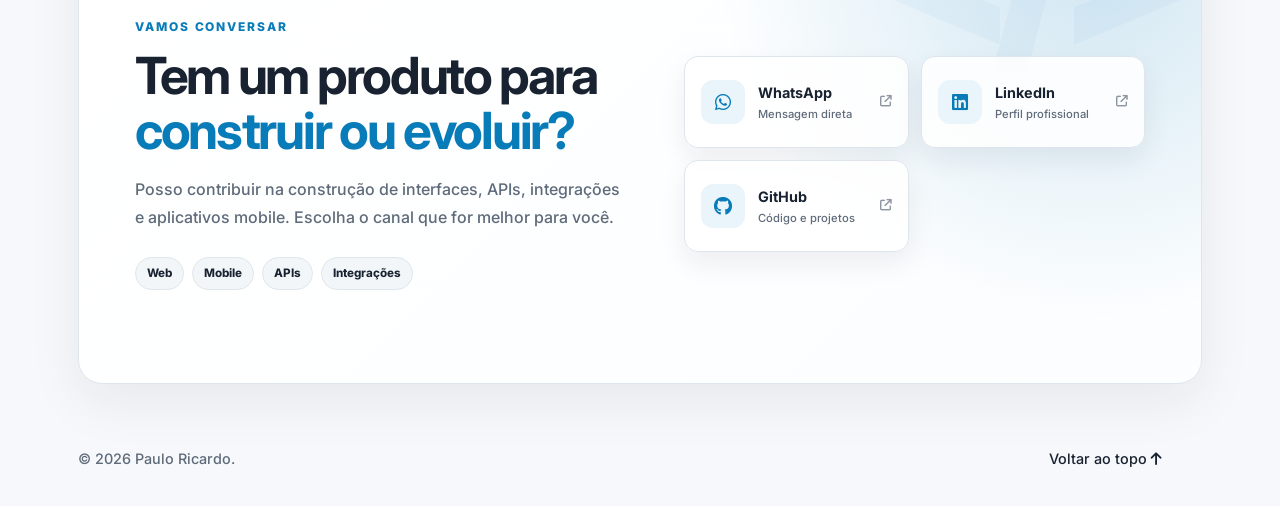
==== commit ba6270c6: "feat: adiciona cenários de Hallownest que acompanham tema e seção" ====
--- a/index.html
+++ b/index.html
@@ -55,16 +55,61 @@
     <link rel="stylesheet" href="styles/banner.css" />
     <link rel="stylesheet" href="styles/skills.css" />
     <link rel="stylesheet" href="styles/projects.css" />
+    <link rel="stylesheet" href="styles/hallownest.css" />
+    <script
+      src="https://cdnjs.cloudflare.com/ajax/libs/gsap/3.15.0/gsap.min.js"
+      integrity="sha512-oJ8QbaQThQoJZ7oEv+29jfPM6CcP+zUxh3PKJs1vyOhx0UraUrE7PQgeItu3dOuCJyrzWpoYMsVjkkPEBzbUqw=="
+      crossorigin="anonymous"
+      referrerpolicy="no-referrer"
+      defer
+    ></script>
+    <script src="hallownest.js" defer></script>
     <script src="scripts.js" defer></script>
     <title>Paulo Ricardo | Desenvolvedor Full Stack</title>
   </head>
   <body data-theme="day">
     <a class="pc-skip-link" href="#main-content">Ir para o conteúdo</a>
 
+    <div class="pc-world" aria-hidden="true">
+      <div class="pc-area" data-theme-area="day" data-depth="1" data-area="dirtmouth" data-name="Dirtmouth">
+        <div class="pc-area-side pc-area-side--left"></div>
+        <div class="pc-area-side pc-area-side--right"></div>
+      </div>
+      <div class="pc-area" data-theme-area="day" data-depth="2" data-area="greenpath" data-name="Greenpath">
+        <div class="pc-area-side pc-area-side--left"></div>
+        <div class="pc-area-side pc-area-side--right"></div>
+      </div>
+      <div class="pc-area" data-theme-area="day" data-depth="3" data-area="queens-gardens" data-name="Queen's Gardens">
+        <div class="pc-area-side pc-area-side--left"></div>
+        <div class="pc-area-side pc-area-side--right"></div>
+      </div>
+      <div class="pc-area" data-theme-area="day" data-depth="4" data-area="white-palace" data-name="White Palace">
+        <div class="pc-area-side pc-area-side--left"></div>
+        <div class="pc-area-side pc-area-side--right"></div>
+      </div>
+      <div class="pc-area" data-theme-area="night" data-depth="1" data-area="forgotten-crossroads" data-name="Forgotten Crossroads">
+        <div class="pc-area-side pc-area-side--left"></div>
+        <div class="pc-area-side pc-area-side--right"></div>
+      </div>
+      <div class="pc-area" data-theme-area="night" data-depth="2" data-area="city-of-tears" data-name="City of Tears">
+        <div class="pc-area-side pc-area-side--left"></div>
+        <div class="pc-area-side pc-area-side--right"></div>
+      </div>
+      <div class="pc-area" data-theme-area="night" data-depth="3" data-area="deepnest" data-name="Deepnest">
+        <div class="pc-area-side pc-area-side--left"></div>
+        <div class="pc-area-side pc-area-side--right"></div>
+      </div>
+      <div class="pc-area" data-theme-area="night" data-depth="4" data-area="the-abyss" data-name="The Abyss">
+        <div class="pc-area-side pc-area-side--left"></div>
+        <div class="pc-area-side pc-area-side--right"></div>
+      </div>
+    </div>
+
     <div class="pc-page-container">
       <header class="pc-header">
         <a class="pc-header-logo" href="#home" aria-label="Paulo Ricardo — início">
-          ~/<span>Paulo</span>/<span>Ricardo</span><b>$</b>
+          ~/<span class="pc-header-logo-path"><span>Paulo</span>/<span>Ricardo</span></span><b>$</b
+          ><span class="pc-header-logo-cursor" aria-hidden="true"></span>
         </a>
         <nav aria-label="Navegação principal">
           <ul class="pc-header-links">
@@ -78,7 +123,7 @@
       </header>
 
       <main class="pc-sections" id="main-content">
-        <section class="pc-banner" id="home">
+        <section class="pc-banner" id="home" data-depth="1">
           <div class="pc-banner-content">
             <p class="pc-eyebrow">Desenvolvedor Full Stack · Web &amp; Mobile</p>
             <h1>Produtos digitais <span>do frontend ao backend.</span></h1>
@@ -101,7 +146,7 @@
               </a>
               <a
                 class="pc-button pc-button--secondary"
-                href="https://www.linkedin.com/in/paulorcardoso/"
+                href="https://www.linkedin.com/in/paulorcardoso1/"
                 target="_blank"
                 rel="noopener noreferrer"
               >
@@ -137,7 +182,7 @@
             <li>
               <a
                 class="pc-banner-social-link"
-                href="https://www.linkedin.com/in/paulorcardoso/"
+                href="https://www.linkedin.com/in/paulorcardoso1/"
                 target="_blank"
                 rel="noopener noreferrer"
                 aria-label="Acessar LinkedIn"
@@ -147,17 +192,7 @@
             <li>
               <a
                 class="pc-banner-social-link"
-                href="https://t.me/paulorcardoso"
-                target="_blank"
-                rel="noopener noreferrer"
-                aria-label="Entrar em contato pelo Telegram"
-                ><i class="fa-brands fa-telegram" aria-hidden="true"></i
-              ></a>
-            </li>
-            <li>
-              <a
-                class="pc-banner-social-link"
-                href="https://wa.me/5586988000821"
+                href="https://wa.me/5586998334807"
                 target="_blank"
                 rel="noopener noreferrer"
                 aria-label="Entrar em contato pelo WhatsApp"
@@ -167,7 +202,7 @@
           </ul>
         </section>
 
-        <section class="pc-skills" id="about">
+        <section class="pc-skills" id="about" data-depth="2">
           <div class="pc-section-heading pc-skills-heading">
             <p class="pc-eyebrow">Como eu atuo</p>
             <h2>Código com <b>contexto de produto.</b></h2>
@@ -247,7 +282,7 @@
           </div>
         </section>
 
-        <section class="pc-projects" id="projects">
+        <section class="pc-projects" id="projects" data-depth="3">
           <div class="pc-section-heading pc-projects-infos">
             <p class="pc-eyebrow">Trabalho em produção</p>
             <h2>Produtos que traduzem minha <b>experiência.</b></h2>
@@ -450,7 +485,7 @@
           </div>
         </section>
 
-        <section class="pc-contact" id="contact">
+        <section class="pc-contact" id="contact" data-depth="4">
           <div class="pc-contact-copy">
             <p class="pc-eyebrow">Vamos conversar</p>
             <h2>Tem um produto para <span>construir ou evoluir?</span></h2>
@@ -467,7 +502,7 @@
           </div>
           <ul class="pc-contact-links">
             <li>
-              <a href="https://wa.me/5586988000821" target="_blank" rel="noopener noreferrer">
+              <a href="https://wa.me/5586998334807" target="_blank" rel="noopener noreferrer">
                 <span class="pc-contact-link-icon"
                   ><i class="fa-brands fa-whatsapp" aria-hidden="true"></i
                 ></span>
@@ -477,7 +512,7 @@
             </li>
             <li>
               <a
-                href="https://www.linkedin.com/in/paulorcardoso/"
+                href="https://www.linkedin.com/in/paulorcardoso1/"
                 target="_blank"
                 rel="noopener noreferrer"
               >
@@ -497,15 +532,6 @@
                 <i class="fa-solid fa-arrow-up-right-from-square" aria-hidden="true"></i>
               </a>
             </li>
-            <li>
-              <a href="https://t.me/paulorcardoso" target="_blank" rel="noopener noreferrer">
-                <span class="pc-contact-link-icon"
-                  ><i class="fa-brands fa-telegram" aria-hidden="true"></i
-                ></span>
-                <span><strong>Telegram</strong><small>Conversa rápida</small></span>
-                <i class="fa-solid fa-arrow-up-right-from-square" aria-hidden="true"></i>
-              </a>
-            </li>
           </ul>
         </section>
       </main>
--- a/styles/header.css
+++ b/styles/header.css
@@ -28,6 +28,29 @@
 .pc-header-logo b {
   color: var(--primary-color);
   font-size: 1.15em;
+}
+
+/* O caminho do logo acompanha a área de Hallownest em que a página está. */
+.pc-header-logo-cursor {
+  display: inline-block;
+  width: 0.5em;
+  height: 1.05em;
+  margin-left: 4px;
+  background: var(--secondary-text-color);
+  vertical-align: -0.18em;
+  animation: logo-cursor 1s steps(1) infinite;
+}
+
+@keyframes logo-cursor {
+  50% {
+    opacity: 0;
+  }
+}
+
+@media (prefers-reduced-motion: reduce) {
+  .pc-header-logo-cursor {
+    animation: none;
+  }
 }
 
 .pc-header-links {
@@ -85,6 +108,21 @@
   border-color: var(--secondary-color);
 }
 
+/* Abre espaço para o caminho mais longo do logo (~/Hallownest/ForgottenCrossroads$). */
+@media (min-width: 721px) and (max-width: 900px) {
+  .pc-header {
+    padding-inline: 32px;
+  }
+
+  .pc-header-logo {
+    font-size: 0.95rem;
+  }
+
+  .pc-header-links {
+    gap: 18px;
+  }
+}
+
 @media (max-width: 720px) {
   .pc-header {
     align-items: stretch;
@@ -116,6 +154,11 @@
 }
 
 @media (max-width: 520px) {
+  .pc-header-logo {
+    font-size: 0.88rem;
+    white-space: nowrap;
+  }
+
   .pc-header-links {
     gap: 18px;
   }
--- a/styles/banner.css
+++ b/styles/banner.css
@@ -10,9 +10,11 @@
   left: 50%;
   width: 100vw;
   z-index: -2;
-  background:
-    radial-gradient(circle at min(82%, calc(50% + 390px)) 52%, color-mix(in srgb, var(--secondary-color) 12%, transparent), transparent 34%),
-    linear-gradient(90deg, var(--page-background) 0%, transparent 70%);
+  background: radial-gradient(
+    circle at min(82%, calc(50% + 390px)) 52%,
+    color-mix(in srgb, var(--secondary-color) 12%, transparent),
+    transparent 34%
+  );
   content: '';
   transform: translateX(-50%);
 }
--- a/styles/hallownest.css
+++ b/styles/hallownest.css
@@ -0,0 +1,118 @@
+/* Camada de fundo: cada seção é uma área de Hallownest, mais funda a cada rolagem.
+   A arte (SVG inline) e as partículas são montadas e animadas em hallownest.js. */
+.pc-world {
+  position: fixed;
+  inset: 0;
+  z-index: -3;
+  overflow: hidden;
+  pointer-events: none;
+}
+
+.pc-area {
+  position: absolute;
+  inset: 0;
+  display: none;
+  opacity: 0;
+  transition: opacity 1.1s ease;
+}
+
+body[data-theme='day'] .pc-area[data-theme-area='day'],
+body[data-theme='night'] .pc-area[data-theme-area='night'] {
+  display: block;
+}
+
+.pc-area.is-active {
+  opacity: var(--area-opacity, 1);
+}
+
+@starting-style {
+  .pc-area.is-active {
+    opacity: 0;
+  }
+}
+
+.pc-area-side {
+  position: absolute;
+  bottom: 0;
+  width: min(34vw, 440px);
+  height: 100%;
+  overflow: hidden;
+  -webkit-mask-image: linear-gradient(90deg, #000 62%, transparent);
+  mask-image: linear-gradient(90deg, #000 62%, transparent);
+}
+
+.pc-area-side svg {
+  display: block;
+  width: auto;
+  height: 100%;
+}
+
+.pc-area-side--left {
+  left: 0;
+}
+
+.pc-area-side--right {
+  right: 0;
+  transform: scaleX(-1) translateY(6%);
+}
+
+/* No início, a lateral direita já é ocupada pelo cavaleiro. */
+.pc-area[data-depth='1'] .pc-area-side--right {
+  display: none;
+}
+
+.pc-area-particles {
+  position: absolute;
+  inset: 0;
+  width: 100%;
+  height: 100%;
+  -webkit-mask-image: var(--particles-mask);
+  mask-image: var(--particles-mask);
+}
+
+.pc-area {
+  --particles-mask: linear-gradient(90deg, #000, transparent 30%, transparent 70%, #000);
+}
+
+.pc-area[data-area='dirtmouth'] {
+  --area-opacity: 0.8;
+}
+
+.pc-area[data-area='greenpath'],
+.pc-area[data-area='queens-gardens'] {
+  --area-opacity: 0.6;
+}
+
+.pc-area[data-area='white-palace'] {
+  --area-opacity: 0.85;
+}
+
+.pc-area[data-area='forgotten-crossroads'] {
+  --area-opacity: 0.9;
+}
+
+/* A chuva cai na tela toda, mais fraca atrás do conteúdo. */
+.pc-area[data-area='city-of-tears'] {
+  --area-opacity: 0.95;
+  --particles-mask: linear-gradient(
+    90deg,
+    #000,
+    rgb(0 0 0 / 35%) 30%,
+    rgb(0 0 0 / 35%) 70%,
+    #000
+  );
+}
+
+.pc-area[data-area='deepnest'] {
+  --area-opacity: 0.95;
+}
+
+@media (max-width: 720px) {
+  .pc-area {
+    --area-opacity: 0.35 !important;
+  }
+
+  .pc-area-side {
+    width: 30vw;
+  }
+}
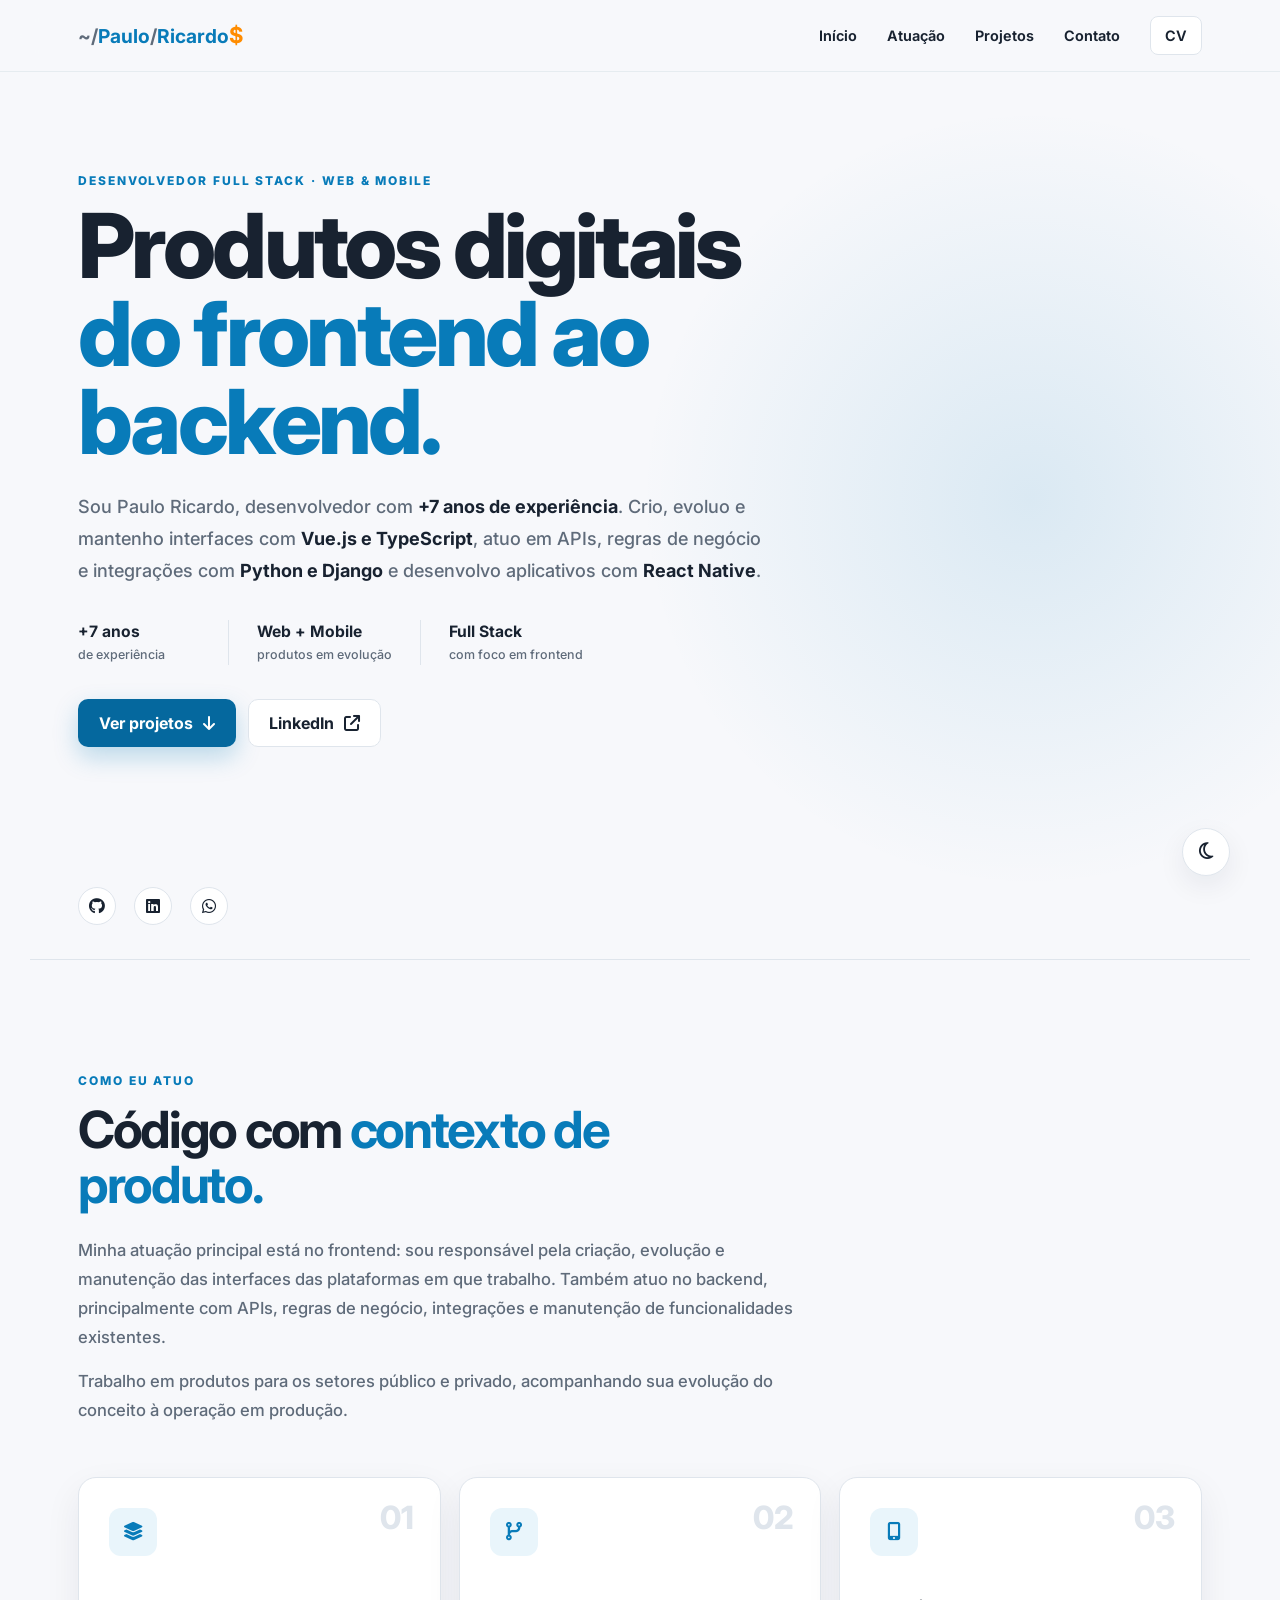
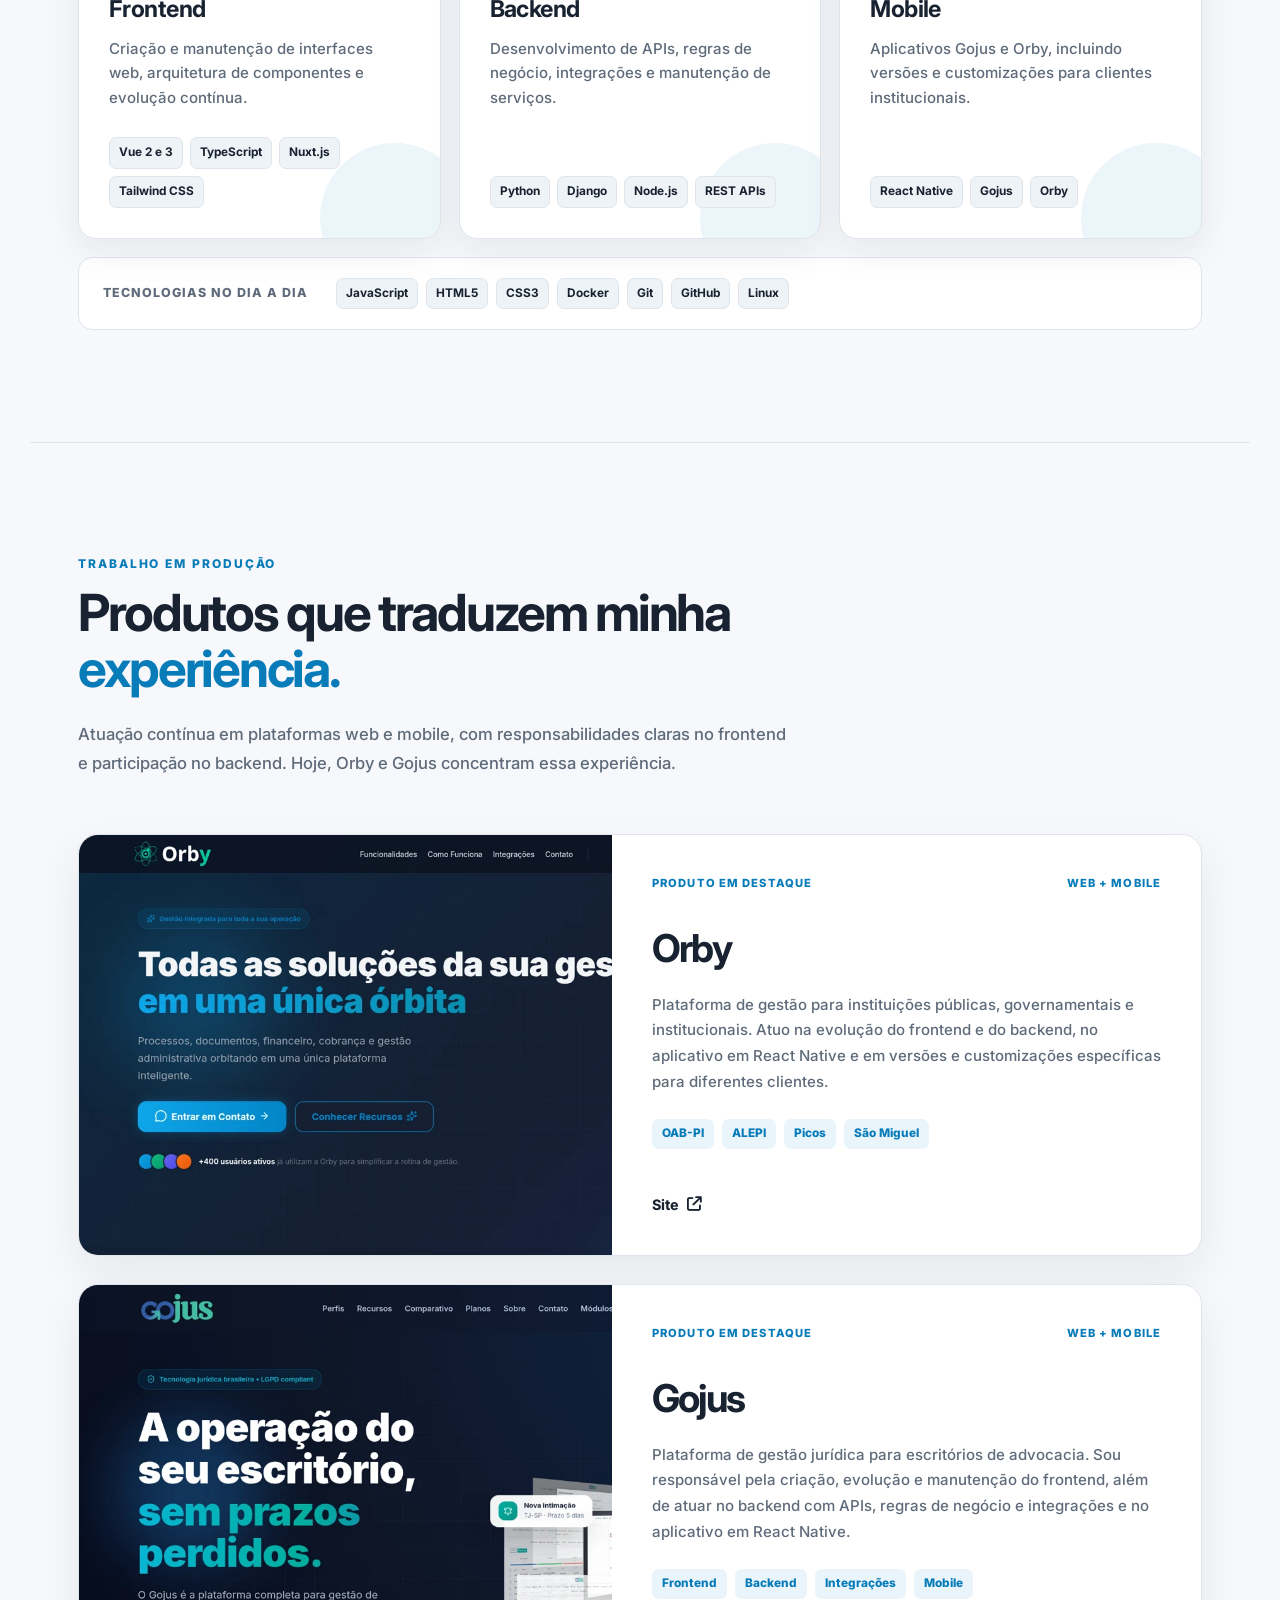
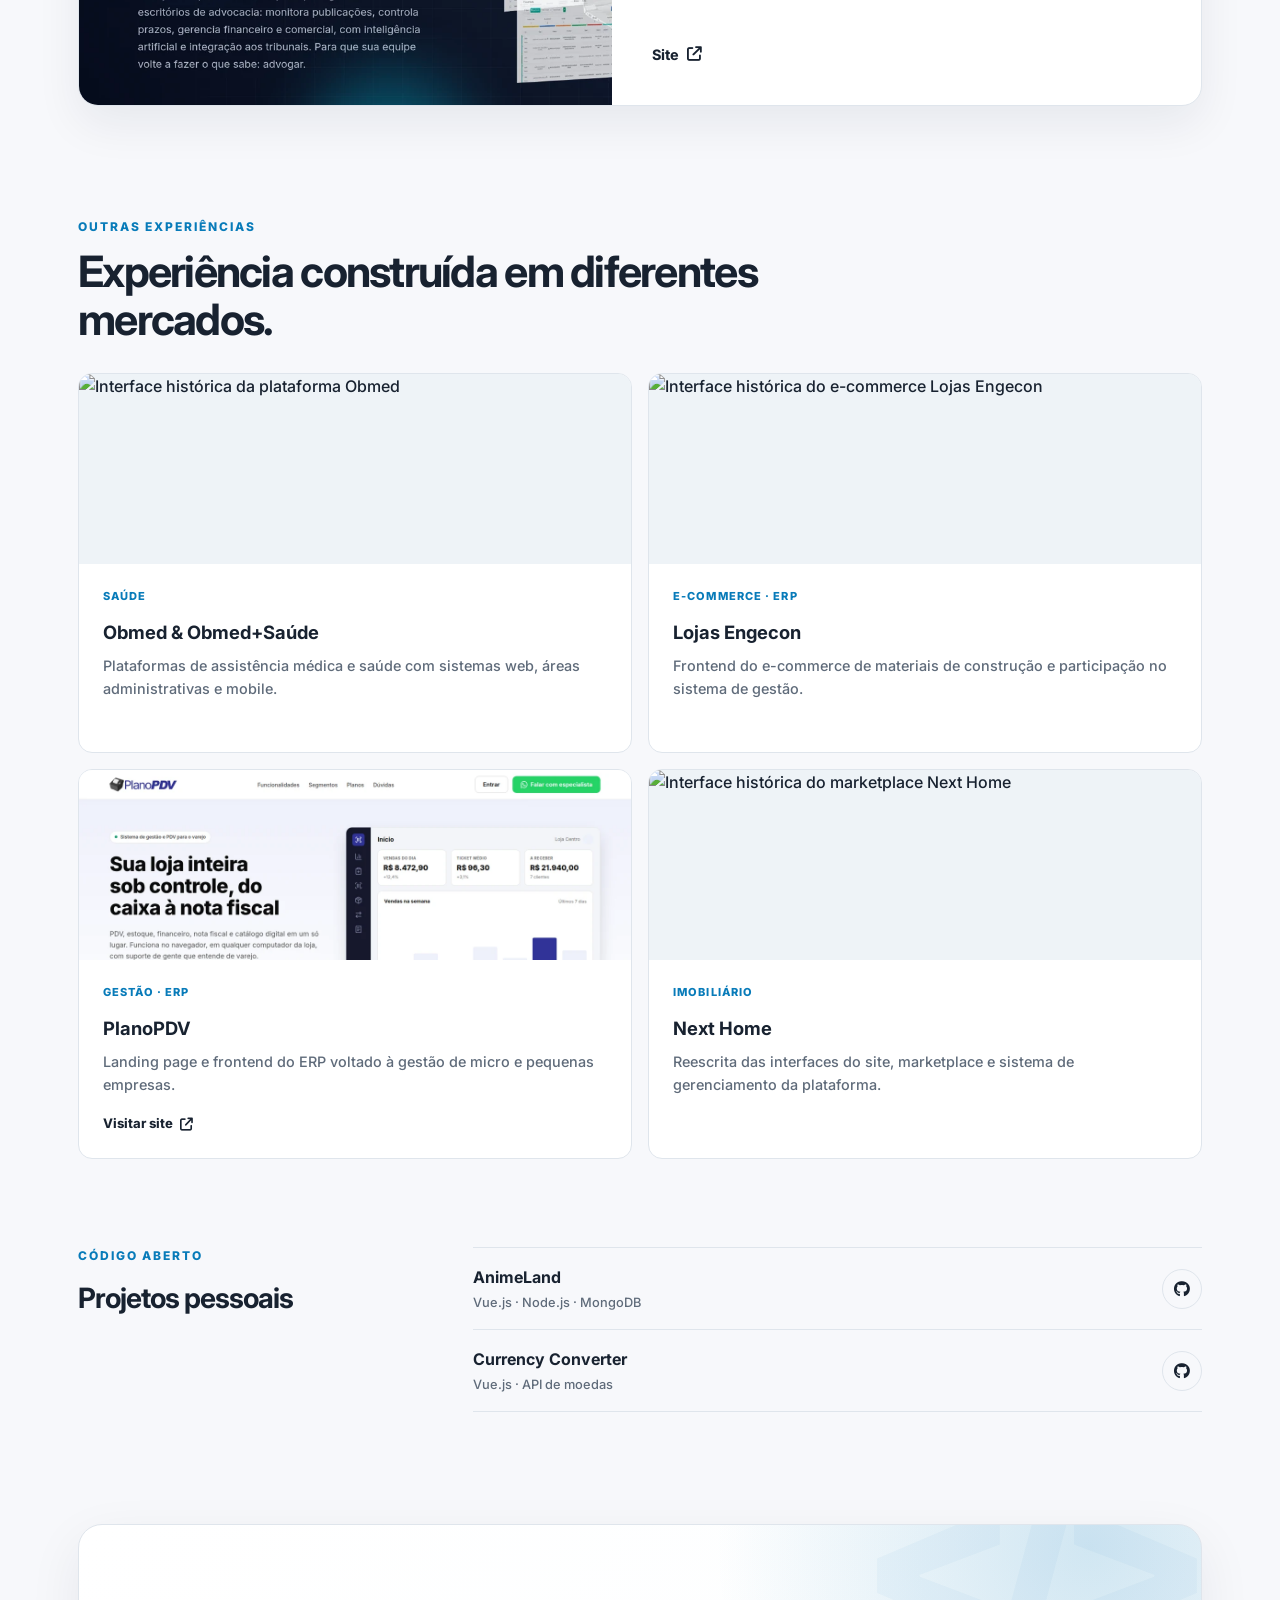
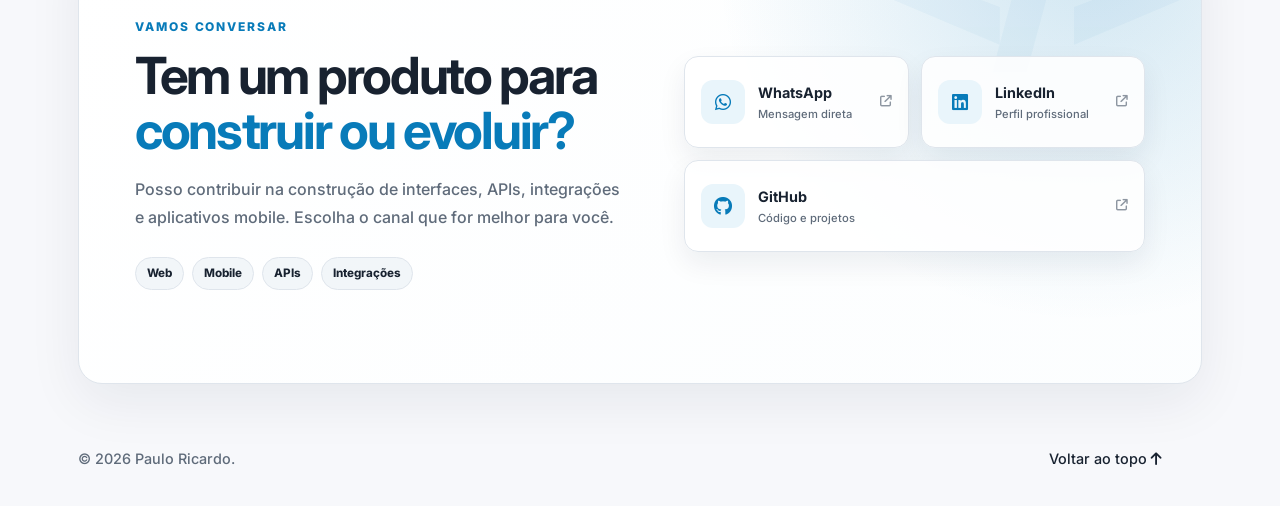
==== commit baeded1b: "chore: atualiza LinkedIn e WhatsApp e remove Telegram dos contatos" ====
--- a/index.html
+++ b/index.html
@@ -55,61 +55,16 @@
     <link rel="stylesheet" href="styles/banner.css" />
     <link rel="stylesheet" href="styles/skills.css" />
     <link rel="stylesheet" href="styles/projects.css" />
-    <link rel="stylesheet" href="styles/hallownest.css" />
-    <script
-      src="https://cdnjs.cloudflare.com/ajax/libs/gsap/3.15.0/gsap.min.js"
-      integrity="sha512-oJ8QbaQThQoJZ7oEv+29jfPM6CcP+zUxh3PKJs1vyOhx0UraUrE7PQgeItu3dOuCJyrzWpoYMsVjkkPEBzbUqw=="
-      crossorigin="anonymous"
-      referrerpolicy="no-referrer"
-      defer
-    ></script>
-    <script src="hallownest.js" defer></script>
     <script src="scripts.js" defer></script>
     <title>Paulo Ricardo | Desenvolvedor Full Stack</title>
   </head>
   <body data-theme="day">
     <a class="pc-skip-link" href="#main-content">Ir para o conteúdo</a>
 
-    <div class="pc-world" aria-hidden="true">
-      <div class="pc-area" data-theme-area="day" data-depth="1" data-area="dirtmouth" data-name="Dirtmouth">
-        <div class="pc-area-side pc-area-side--left"></div>
-        <div class="pc-area-side pc-area-side--right"></div>
-      </div>
-      <div class="pc-area" data-theme-area="day" data-depth="2" data-area="greenpath" data-name="Greenpath">
-        <div class="pc-area-side pc-area-side--left"></div>
-        <div class="pc-area-side pc-area-side--right"></div>
-      </div>
-      <div class="pc-area" data-theme-area="day" data-depth="3" data-area="queens-gardens" data-name="Queen's Gardens">
-        <div class="pc-area-side pc-area-side--left"></div>
-        <div class="pc-area-side pc-area-side--right"></div>
-      </div>
-      <div class="pc-area" data-theme-area="day" data-depth="4" data-area="white-palace" data-name="White Palace">
-        <div class="pc-area-side pc-area-side--left"></div>
-        <div class="pc-area-side pc-area-side--right"></div>
-      </div>
-      <div class="pc-area" data-theme-area="night" data-depth="1" data-area="forgotten-crossroads" data-name="Forgotten Crossroads">
-        <div class="pc-area-side pc-area-side--left"></div>
-        <div class="pc-area-side pc-area-side--right"></div>
-      </div>
-      <div class="pc-area" data-theme-area="night" data-depth="2" data-area="city-of-tears" data-name="City of Tears">
-        <div class="pc-area-side pc-area-side--left"></div>
-        <div class="pc-area-side pc-area-side--right"></div>
-      </div>
-      <div class="pc-area" data-theme-area="night" data-depth="3" data-area="deepnest" data-name="Deepnest">
-        <div class="pc-area-side pc-area-side--left"></div>
-        <div class="pc-area-side pc-area-side--right"></div>
-      </div>
-      <div class="pc-area" data-theme-area="night" data-depth="4" data-area="the-abyss" data-name="The Abyss">
-        <div class="pc-area-side pc-area-side--left"></div>
-        <div class="pc-area-side pc-area-side--right"></div>
-      </div>
-    </div>
-
     <div class="pc-page-container">
       <header class="pc-header">
         <a class="pc-header-logo" href="#home" aria-label="Paulo Ricardo — início">
-          ~/<span class="pc-header-logo-path"><span>Paulo</span>/<span>Ricardo</span></span><b>$</b
-          ><span class="pc-header-logo-cursor" aria-hidden="true"></span>
+          ~/<span>Paulo</span>/<span>Ricardo</span><b>$</b>
         </a>
         <nav aria-label="Navegação principal">
           <ul class="pc-header-links">
@@ -123,7 +78,7 @@
       </header>
 
       <main class="pc-sections" id="main-content">
-        <section class="pc-banner" id="home" data-depth="1">
+        <section class="pc-banner" id="home">
           <div class="pc-banner-content">
             <p class="pc-eyebrow">Desenvolvedor Full Stack · Web &amp; Mobile</p>
             <h1>Produtos digitais <span>do frontend ao backend.</span></h1>
@@ -202,7 +157,7 @@
           </ul>
         </section>
 
-        <section class="pc-skills" id="about" data-depth="2">
+        <section class="pc-skills" id="about">
           <div class="pc-section-heading pc-skills-heading">
             <p class="pc-eyebrow">Como eu atuo</p>
             <h2>Código com <b>contexto de produto.</b></h2>
@@ -282,7 +237,7 @@
           </div>
         </section>
 
-        <section class="pc-projects" id="projects" data-depth="3">
+        <section class="pc-projects" id="projects">
           <div class="pc-section-heading pc-projects-infos">
             <p class="pc-eyebrow">Trabalho em produção</p>
             <h2>Produtos que traduzem minha <b>experiência.</b></h2>
@@ -485,7 +440,7 @@
           </div>
         </section>
 
-        <section class="pc-contact" id="contact" data-depth="4">
+        <section class="pc-contact" id="contact">
           <div class="pc-contact-copy">
             <p class="pc-eyebrow">Vamos conversar</p>
             <h2>Tem um produto para <span>construir ou evoluir?</span></h2>
--- a/styles/main.css
+++ b/styles/main.css
@@ -323,6 +323,10 @@
   list-style: none;
 }
 
+.pc-contact-links li:last-child:nth-child(odd) {
+  grid-column: 1 / -1;
+}
+
 .pc-contact-links a {
   display: flex;
   min-height: 92px;
